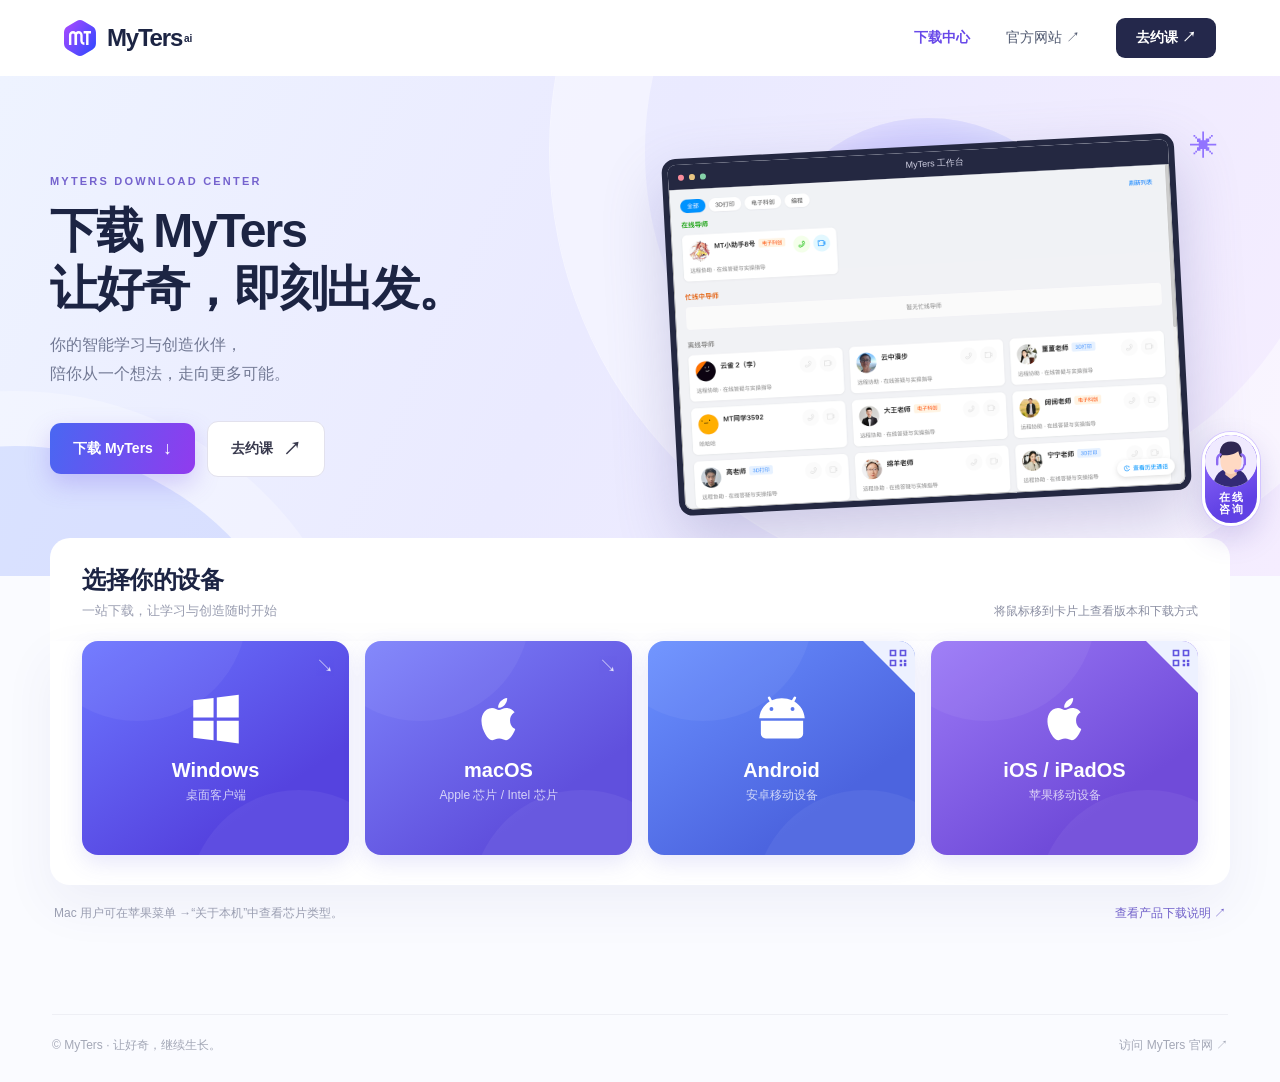
==== index.html @ d020baf7 "Update V1 and S1 download pages" ====
<!doctype html><html lang="zh-CN"><head><meta charset="utf-8"><meta name="viewport" content="width=device-width,initial-scale=1"><meta name="description" content="下载 MyTers，开启智能学习与创造之旅。"><title>MyTers 下载中心</title><style>
:root{--ink:#1c2443;--purple:#6c45ed;--muted:#858aa0}*{box-sizing:border-box}html{scroll-behavior:smooth}body{margin:0;font-family:-apple-system,BlinkMacSystemFont,"PingFang SC","Microsoft YaHei",sans-serif;color:var(--ink);background:#fafbff}button,a{font:inherit}button{cursor:pointer}a{text-decoration:none;color:inherit}.header{height:76px;background:#fff;display:flex;align-items:center;justify-content:space-between;padding:0 max(5vw,28px);position:relative;z-index:5}.brand{display:flex;align-items:center;gap:10px;font-size:24px;font-weight:750;letter-spacing:-1.2px}.brand img{width:33px}.brand sup{font-size:10px;letter-spacing:0;margin-left:-8px}.nav{display:flex;gap:36px;align-items:center;color:#505970;font-size:14px}.nav a:hover{color:#6f4bee}.nav .active{color:#6849e9;font-weight:650}.book{border:0;background:#24284b;color:#fff;padding:11px 20px;border-radius:9px;font-weight:600}.hero{height:500px;position:relative;overflow:hidden;background:linear-gradient(115deg,#eef3ff 0%,#eaeaff 46%,#f5edff 100%)}.hero:before,.hero:after{content:"";position:absolute;border-radius:50%;pointer-events:none}.hero:before{height:690px;width:690px;right:-150px;top:-365px;border:95px solid #fff6;box-shadow:0 0 0 1px #fff8}.hero:after{width:600px;height:600px;left:-285px;bottom:-470px;background:#b8c7ff60;box-shadow:0 0 0 55px #ffffff45}.hero-inner{max-width:1240px;padding:0 30px;margin:auto;height:100%;display:grid;grid-template-columns:1fr 1fr;align-items:center;position:relative}.eyebrow{font-size:11px;letter-spacing:2.2px;color:#7563ce;font-weight:750}.hero h1{font-size:48px;line-height:1.2;letter-spacing:-2px;margin:15px 0 14px}.hero p{font-size:16px;color:#727994;margin:0;line-height:1.8}.hero-link{display:inline-flex;align-items:center;gap:12px;margin-top:25px;color:#6443e3;font-size:14px;font-weight:700}.hero-visual{position:relative;height:100%}.orb{position:absolute;width:340px;height:340px;left:20%;top:42px;background:linear-gradient(145deg,#d0c8ff,#c9d9ff);border-radius:50%;box-shadow:inset 0 0 45px #fff9}.window{position:absolute;left:5%;top:70px;width:87%;border:6px solid #242841;border-radius:14px;overflow:hidden;background:#eceef4;box-shadow:0 25px 60px #6b67a54d;transform:rotate(-3deg)}.window-bar{height:25px;display:flex;align-items:center;padding:0 10px;gap:5px;background:#242841;color:#d0d0e2;font-size:9px}.window-bar i{width:6px;height:6px;border-radius:50%;background:#8b8da4}.window-bar i:first-child{background:#fa8c9b}.window-bar i:nth-child(2){background:#e8c582}.window-bar i:nth-child(3){background:#85d2a9}.window-bar b{margin:auto;font-size:9px;font-weight:500}.window-content{position:relative;aspect-ratio:1200/766;overflow:hidden}.window-content img{position:absolute;top:-4.3%;width:100%;height:auto}.spark{position:absolute;right:2%;top:55px;color:#9274ff;font-size:28px}.downloads{max-width:1240px;padding:0 30px 72px;margin:-38px auto 0;position:relative;z-index:2}.section-head{background:#fff;border-radius:20px 20px 0 0;padding:26px 32px 21px;display:flex;align-items:end;justify-content:space-between}.section-head h2{font-size:24px;margin:0 0 6px;letter-spacing:-.5px}.section-head p{margin:0;color:#9a9eb1;font-size:13px}.device-status{color:#898da1;font-size:12px}.cards{display:grid;grid-template-columns:repeat(4,1fr);gap:16px;background:#fff;padding:0 32px 30px;border-radius:0 0 20px 20px;box-shadow:0 20px 50px #3d438b10}.card{height:214px;border-radius:16px;background:linear-gradient(145deg,#6c76ff,#5543df 72%);position:relative;color:#fff;overflow:hidden;outline:none;box-shadow:0 8px 22px #5d59db25}.card:nth-child(2){background:linear-gradient(145deg,#7d82fb,#6050dd 72%)}.card:nth-child(3){background:linear-gradient(145deg,#6a90ff,#4c64df 72%)}.card:nth-child(4){background:linear-gradient(145deg,#9b79f6,#704bd9 72%)}.card:before,.card:after{content:"";position:absolute;border-radius:50%;background:#ffffff0d;pointer-events:none}.card:before{width:220px;height:220px;top:-140px;left:-55px}.card:after{width:220px;height:220px;bottom:-155px;right:-60px}.card-main{position:absolute;inset:0;display:flex;flex-direction:column;align-items:center;justify-content:center;gap:14px;transition:opacity .2s,transform .2s}.platform-icon{width:52px;height:52px;fill:white}.card-title{font-size:20px;font-weight:700}.card-sub{font-size:12px;color:#ffffffbb;margin-top:-9px}.corner{position:absolute;right:15px;top:13px;font-size:18px;opacity:.8}.device-badge{position:absolute;z-index:3;top:0;left:0;background:#e5ffb5;color:#365526;border-radius:0 0 11px 0;padding:7px 10px;font-size:11px;font-weight:750}.details{position:absolute;inset:0;display:flex;flex-direction:column;align-items:center;justify-content:center;padding:20px 12px;background:#3730adcf;opacity:0;visibility:hidden;transform:translateY(8px);transition:.2s;z-index:2}.card:hover .details,.card:focus-within .details,.card.open .details{opacity:1;visibility:visible;transform:none}.card:hover .card-main,.card:focus-within .card-main,.card.open .card-main{opacity:.15;transform:scale(.95)}.detail-title{font-weight:700;font-size:16px;margin-bottom:6px}.version{font-size:12px;color:#e6e2ff;margin-bottom:13px}.dl{display:inline-flex;justify-content:center;align-items:center;min-height:35px;padding:0 16px;background:white;border-radius:8px;color:#4e42c9;font-size:12px;font-weight:700;transition:.2s}.dl:hover,.dl:focus-visible{background:#ece8ff;transform:translateY(-1px)}.mac-links{display:flex;gap:7px;flex-wrap:wrap;justify-content:center}.mac-links .dl{padding:0 10px}.footnote{display:flex;justify-content:space-between;gap:20px;align-items:center;padding:20px 4px;color:#9a9eb1;font-size:12px}.footnote a{color:#7161ca}.support{position:fixed;right:18px;top:50%;z-index:8;background:#202541;color:#fff;border:0;border-radius:14px;box-shadow:0 10px 30px #25244835;padding:13px 10px;display:flex;flex-direction:column;align-items:center;gap:6px;font-size:11px}.support svg{width:24px;height:24px}.modal{border:0;border-radius:18px;padding:28px;max-width:360px;width:calc(100% - 40px);box-shadow:0 20px 80px #17132b40;color:var(--ink)}.modal::backdrop{background:#161a3588}.modal h3{font-size:20px;margin:0 0 12px}.modal p{font-size:14px;color:#7e8293;line-height:1.8}.modal .close{float:right;border:0;background:#f2f1f8;border-radius:50%;width:30px;height:30px;font-size:18px}.modal a{display:inline-block;background:#6b4be8;color:white;border-radius:8px;padding:11px 16px;font-size:13px;margin-top:5px}footer{border-top:1px solid #eeeff5;max-width:1176px;margin:auto;padding:22px 0 28px;color:#a4a8b7;font-size:12px;display:flex;justify-content:space-between}footer a:hover{color:#6b4be8}@media(max-width:800px){.hero{height:auto}.hero-inner{grid-template-columns:1fr;padding-top:55px}.hero h1{font-size:40px}.hero-visual{height:300px}.window{max-width:490px;left:8%;top:35px}.orb{width:260px;height:260px;top:5px;left:25%}.downloads{margin-top:-15px}.cards{grid-template-columns:repeat(2,1fr)}footer{margin:0 30px}.nav{gap:18px}}@media(max-width:520px){.header{height:66px;padding:0 20px}.brand{font-size:21px}.brand img{width:29px}.nav a:not(.active){display:none}.nav{gap:14px}.book{padding:9px 12px;font-size:12px}.hero-inner{padding:42px 22px 0}.hero h1{font-size:37px}.hero p{font-size:14px}.hero-visual{height:245px}.window{left:2%;width:94%;top:36px}.orb{width:220px;height:220px}.downloads{padding:0 15px 38px;margin-top:-5px}.section-head{padding:23px 18px 17px;display:block}.section-head h2{font-size:21px}.device-status{display:block;margin-top:10px}.cards{gap:10px;padding:0 15px 20px}.card{height:180px}.platform-icon{width:43px;height:43px}.card-title{font-size:17px}.dl{font-size:11px}.footnote{display:block;line-height:1.8}.footnote span{display:block}.support{top:auto;bottom:22px;right:10px}footer{margin:0 22px;gap:10px;flex-wrap:wrap}}

.hero-actions{display:flex;align-items:center;gap:12px;flex-wrap:wrap;margin-top:32px}.hero-button{display:inline-flex;justify-content:center;align-items:center;gap:10px;border-radius:11px;padding:15px 23px;font-size:14px;font-weight:650;border:1px solid #e2e1ed;background:#fff;color:#38394d;transition:transform .2s,box-shadow .2s}.hero-button:hover{transform:translateY(-2px);box-shadow:0 10px 24px #5548ba20}.hero-button.primary{background:linear-gradient(105deg,#4967f2,#913bee);color:#fff;border:0;box-shadow:0 10px 25px #7051e840}.hero-button span{font-size:18px}@media(max-width:800px){.hero{height:auto}}@media(max-width:520px){.hero-actions{margin-top:26px}}

.qr-corner{position:absolute;right:0;top:0;width:52px;height:52px;display:flex;align-items:flex-start;justify-content:flex-end;padding:7px;background:#edf1ff;clip-path:polygon(0 0,100% 0,100% 100%);z-index:1}.qr-corner svg{width:20px;height:20px;fill:#6054df}.qr-details{gap:0;padding:9px 10px;background:#3d34b6e8}.qr-image{display:block;width:112px;height:112px;background:#fff;border-radius:7px}.qr-label{font-size:14px;font-weight:700;margin-top:6px}.qr-version{font-size:11px;color:#e3dfff;margin-top:3px}.qr-direct{font-size:10px;color:#fff;text-decoration:underline;text-underline-offset:2px;margin-top:4px}.qr-direct:hover{color:#e4dcff}@media(max-width:520px){.qr-image{width:83px;height:83px}.qr-label{font-size:12px;margin-top:4px}.qr-version{font-size:10px}.qr-direct{font-size:10px;margin-top:3px}}
.hero:before,.hero:after{z-index:0}.hero-inner{z-index:1}.hero-actions{position:relative;z-index:2}

/* Customer service */
.support-wrap{position:fixed;right:20px;top:48%;z-index:8;display:flex;align-items:center;gap:15px}.support-wrap .support{position:relative;top:auto;right:auto;bottom:auto;width:76px;height:143px;display:flex;flex-direction:column;align-items:center;justify-content:flex-start;gap:0;padding:0;border:4px solid #fff;border-radius:42px;background:linear-gradient(155deg,#9870ff,#6041e4 76%);box-shadow:0 0 0 1px #d3c5ff,0 12px 30px #5140a833;overflow:hidden;color:white}.support-wrap .support:hover,.support-wrap .support:focus-visible{box-shadow:0 0 0 3px #d6caff,0 12px 32px #5140a84a}.support-avatar{display:block;width:68px;height:68px;flex-shrink:0;overflow:hidden;border-radius:50%;background:#eee8ff}.support-avatar svg{width:100%;height:100%;display:block}.support-text{font-size:16px;line-height:1.2;letter-spacing:3px;font-weight:700;padding:8px 0 0 3px}.support-tip{position:relative;background:#fff;border-radius:16px;box-shadow:0 12px 35px #45407321;color:#292543;font-size:14px;line-height:1.8;padding:14px 19px;white-space:nowrap;opacity:0;visibility:hidden;transform:translateX(8px);transition:opacity .2s,transform .2s,visibility .2s;pointer-events:none}.support-tip:after{content:"";position:absolute;right:-9px;top:50%;width:18px;height:18px;background:white;transform:translateY(-50%) rotate(45deg);border-radius:2px}.support-tip span{color:#7652e9;font-weight:700}.support-wrap:hover .support-tip,.support-wrap:focus-within .support-tip{opacity:1;visibility:visible;transform:translateX(0)}@media(max-width:520px){.support-wrap{top:auto;right:10px;bottom:20px;gap:9px}.support-wrap .support{width:59px;height:108px;border-width:3px}.support-avatar{width:53px;height:53px}.support-text{font-size:12px;padding-top:6px;letter-spacing:2px}.support-tip{font-size:12px;padding:10px 13px;border-radius:12px}}

/* Compact customer service */
.support-wrap .support{width:58px;height:94px;border-width:3px}.support-avatar{width:52px;height:52px}.support-text{font-size:11px;line-height:1.1;letter-spacing:2px;padding:4px 0 0 2px}.support-tip{font-size:13px;padding:11px 15px}@media(max-width:520px){.support-wrap .support{width:50px;height:82px;border-width:3px}.support-avatar{width:44px;height:44px}.support-text{font-size:10px;padding:3px 0 0 2px}.support-tip{font-size:12px;padding:9px 12px}}
</style></head><body><header class="header"><a class="brand" href="#top"><img src="assets/logo.svg" alt=""><span>MyTers</span><sup>ai</sup></a><nav class="nav" aria-label="主导航"><a class="active" href="#download">下载中心</a><a href="https://learn.myaiteachers.com/v1/" target="_blank" rel="noopener">官方网站 ↗</a><button class="book" data-dialog="booking">去约课 ↗</button></nav></header><main id="top"><section class="hero"><div class="hero-inner"><div><div class="eyebrow">MYTERS DOWNLOAD CENTER</div><h1>下载 MyTers<br>让好奇，即刻出发。</h1><p>你的智能学习与创造伙伴，<br>陪你从一个想法，走向更多可能。</p><div class="hero-actions"><a class="hero-button primary" href="#download">下载 MyTers <span>↓</span></a><button class="hero-button secondary" data-dialog="booking">去约课 <span>↗</span></button></div></div><div class="hero-visual" aria-label="MyTers 产品界面"><div class="orb"></div><div class="window"><div class="window-bar"><i></i><i></i><i></i><b>MyTers 工作台</b></div><div class="window-content"><img src="assets/product.png" alt="MyTers 在线导师界面"></div></div><span class="spark">✳</span></div></div></section><section class="downloads" id="download"><div class="section-head"><div><h2>选择你的设备</h2><p>一站下载，让学习与创造随时开始</p></div><span class="device-status">将鼠标移到卡片上查看版本和下载方式</span></div><div class="cards"><article class="card" data-platform="windows" tabindex="0" aria-label="Windows 下载，查看版本"><div class="card-main"><svg class="platform-icon" viewBox="0 0 32 32" aria-hidden="true"><path d="M2 4.5 14.5 3v12H2zm14.5-1.7L30 1v14H16.5zM2 17h12.5v12L2 27.5zm14.5 0H30v14l-13.5-1.8z"/></svg><div class="card-title">Windows</div><div class="card-sub">桌面客户端</div></div><span class="corner">↘</span><div class="details"><div class="detail-title">Windows 版</div><div class="version">版本 1.3.4</div><a class="dl" href="https://mt-cdn.idaddy.cn/qa/desktop/20260910112342/MyTeachers-1.3.4-prod-setup.exe">↓ &nbsp;立即下载</a></div></article><article class="card" data-platform="mac" tabindex="0" aria-label="Mac 下载，选择芯片"><div class="card-main"><svg class="platform-icon" viewBox="0 0 32 32" aria-hidden="true"><path d="M22.8 16.9c0-3.3 2.7-4.9 2.8-5-1.5-2.2-3.9-2.5-4.7-2.6-2-.2-3.9 1.2-4.9 1.2s-2.6-1.2-4.3-1.2c-2.2 0-4.3 1.3-5.4 3.3-2.3 4-.6 9.9 1.6 13.2 1.1 1.6 2.3 3.3 4 3.2 1.6-.1 2.2-1 4.2-1 1.9 0 2.5 1 4.2 1 1.7 0 2.8-1.6 3.9-3.2 1.3-1.8 1.8-3.6 1.8-3.7-.1 0-3.2-1.2-3.2-5.2zM19.6 7.2c.9-1.2 1.6-2.7 1.4-4.2-1.4.1-3 1-4 2.1-.9 1-1.7 2.6-1.5 4 1.5.1 3.1-.7 4.1-1.9z"/></svg><div class="card-title">macOS</div><div class="card-sub">Apple 芯片 / Intel 芯片</div></div><span class="corner">↘</span><div class="details"><div class="detail-title">macOS 版</div><div class="version">版本 1.3.4 · 请选择芯片</div><div class="mac-links"><a class="dl" href="https://mt-cdn.idaddy.cn/qa/desktop/20260910113321/MyTeachers-1.3.4-arm64.dmg">↓ Apple 芯片</a><a class="dl" href="https://mt-cdn.idaddy.cn/qa/desktop/20260910113321/MyTeachers-1.3.4-x64.dmg">↓ Intel 芯片</a></div></div></article><article class="card" data-platform="android" tabindex="0" aria-label="Android 下载，查看版本"><div class="card-main"><svg class="platform-icon" viewBox="0 0 32 32" aria-hidden="true"><path d="m8.4 5.2-1-1.8a.8.8 0 0 1 1.4-.8l1 1.9A14 14 0 0 1 16 3.2c2.2 0 4.3.5 6.1 1.3l1.1-1.9a.8.8 0 0 1 1.4.8l-1 1.8c3.7 2.2 6.1 6 6.4 10.4H2C2.3 11.2 4.7 7.4 8.4 5.2ZM9.5 11a1.2 1.2 0 1 0 0-2.4 1.2 1.2 0 0 0 0 2.4Zm13 0a1.2 1.2 0 1 0 0-2.4 1.2 1.2 0 0 0 0 2.4ZM3 17h26v8a3 3 0 0 1-3 3H6a3 3 0 0 1-3-3z"/></svg><div class="card-title">Android</div><div class="card-sub">安卓移动设备</div></div><span class="qr-corner" aria-label="二维码下载"><svg viewBox="0 0 24 24" aria-hidden="true"><path d="M2 2h8v8H2zm2 2v4h4V4zm10-2h8v8h-8zm2 2v4h4V4zM2 14h8v8H2zm2 2v4h4v-4zm10-2h3v3h-3zm5 0h3v3h-3zm-5 5h3v3h-3zm5-1h3v4h-3z"/></svg></span><div class="details qr-details"><img class="qr-image" src="assets/qr-android.svg" alt="扫描下载 Android 版"><div class="qr-label">扫码下载</div><div class="qr-version">版本 1.7.4</div><a class="qr-direct" href="https://mt-cdn.idaddy.cn/qa/20260911/104336/myteachers-default-release-1.7.4%2865%29-20260911-mt.apk">或点击下载 ↗</a></div></article><article class="card" data-platform="ios" tabindex="0" aria-label="iPhone 和 iPad 下载"><div class="card-main"><svg class="platform-icon" viewBox="0 0 32 32" aria-hidden="true"><path d="M22.8 16.9c0-3.3 2.7-4.9 2.8-5-1.5-2.2-3.9-2.5-4.7-2.6-2-.2-3.9 1.2-4.9 1.2s-2.6-1.2-4.3-1.2c-2.2 0-4.3 1.3-5.4 3.3-2.3 4-.6 9.9 1.6 13.2 1.1 1.6 2.3 3.3 4 3.2 1.6-.1 2.2-1 4.2-1 1.9 0 2.5 1 4.2 1 1.7 0 2.8-1.6 3.9-3.2 1.3-1.8 1.8-3.6 1.8-3.7-.1 0-3.2-1.2-3.2-5.2zM19.6 7.2c.9-1.2 1.6-2.7 1.4-4.2-1.4.1-3 1-4 2.1-.9 1-1.7 2.6-1.5 4 1.5.1 3.1-.7 4.1-1.9z"/></svg><div class="card-title">iOS / iPadOS</div><div class="card-sub">苹果移动设备</div></div><span class="qr-corner" aria-label="二维码下载"><svg viewBox="0 0 24 24" aria-hidden="true"><path d="M2 2h8v8H2zm2 2v4h4V4zm10-2h8v8h-8zm2 2v4h4V4zM2 14h8v8H2zm2 2v4h4v-4zm10-2h3v3h-3zm5 0h3v3h-3zm-5 5h3v3h-3zm5-1h3v4h-3z"/></svg></span><div class="details qr-details"><img class="qr-image" src="assets/qr-ios.svg" alt="扫描前往 iOS 下载页面"><div class="qr-label">扫码下载</div><div class="qr-version">版本信息请查看下载页面</div><a class="qr-direct" href="https://docs.myaiteachers.com/products-download/myteachers-app-apple/" target="_blank" rel="noopener">或点击前往 ↗</a></div></article></div><div class="footnote"><span>Mac 用户可在苹果菜单 →“关于本机”中查看芯片类型。</span><a href="https://docs.myaiteachers.com/products-download/" target="_blank" rel="noopener">查看产品下载说明 ↗</a></div></section></main><footer><span>© MyTers · 让好奇，继续生长。</span><a href="https://learn.myaiteachers.com/v1/" target="_blank" rel="noopener">访问 MyTers 官网 ↗</a></footer><div class="support-wrap"><div class="support-tip" id="support-tip">我是 MyTers 人工客服<br>欢迎点击头像咨询 <span>»</span></div><button class="support" data-dialog="support" aria-label="在线咨询 MyTers 人工客服" aria-describedby="support-tip"><span class="support-avatar" aria-hidden="true"><svg viewBox="0 0 64 64"><circle cx="32" cy="32" r="32" fill="#f0eaff"/><path d="M10 64c1-15 9-23 22-23s21 8 22 23" fill="#332a75"/><path d="M25 39h14v10l-7 5-7-5z" fill="#f4c6ac"/><path d="M19 25c0-10 5-16 13-16s13 6 13 16v8c0 9-6 15-13 15S19 42 19 33z" fill="#ffd9c3"/><path d="M19 29c-3-12 2-21 13-21 10 0 15 7 13 20-2-1-3-4-4-8-5 4-11 5-20 5z" fill="#302753"/><path d="M19 24c-3 1-4 3-4 7v5m30-12c3 1 4 3 4 7v5" stroke="#8d6bf2" stroke-width="3" stroke-linecap="round" fill="none"/><path d="M48 36c0 5-3 8-9 8" stroke="#8d6bf2" stroke-width="2" fill="none"/><circle cx="38" cy="44" r="2" fill="#8d6bf2"/></svg></span><span class="support-text">在线<br>咨询</span></button></div><dialog class="modal" id="booking"><button class="close" aria-label="关闭">×</button><h3>去约课</h3><p>约课入口即将接入。你也可以先前往 MyTers 官网，了解更多课程与学习内容。</p><a href="https://learn.myaiteachers.com/v1/" target="_blank" rel="noopener">访问官网 ↗</a></dialog><dialog class="modal" id="support"><button class="close" aria-label="关闭">×</button><h3>在线客服</h3><p>在线客服入口即将接入。如需了解产品，可先访问 MyTers 官网。</p><a href="https://learn.myaiteachers.com/v1/" target="_blank" rel="noopener">访问官网 ↗</a></dialog><script>
document.querySelectorAll('[data-dialog]').forEach(b=>b.addEventListener('click',()=>document.getElementById(b.dataset.dialog).showModal()));document.querySelectorAll('dialog').forEach(d=>{d.querySelector('.close').addEventListener('click',()=>d.close());d.addEventListener('click',e=>{if(e.target===d)d.close()})});
const cards=[...document.querySelectorAll('.card')];cards.forEach(card=>{card.addEventListener('click',e=>{if(e.target.closest('a'))return;const was=card.classList.contains('open');cards.forEach(c=>c.classList.remove('open'));if(!was)card.classList.add('open')});card.addEventListener('keydown',e=>{if((e.key==='Enter'||e.key===' ')&&e.target===card){e.preventDefault();card.click()}if(e.key==='Escape')card.classList.remove('open')})});
(function(){const ua=navigator.userAgent||'',p=navigator.platform||'';let device='';if(/Android/i.test(ua))device='android';else if(/iPhone|iPad|iPod/i.test(ua)||(/Mac/i.test(p)&&navigator.maxTouchPoints>1))device='ios';else if(/Windows/i.test(ua))device='windows';else if(/Macintosh|Mac OS X/i.test(ua))device='mac';const card=document.querySelector('[data-platform="'+device+'"]');if(card){const badge=document.createElement('span');badge.className='device-badge';badge.textContent='您的设备';card.appendChild(badge)}})();
</script></body></html>
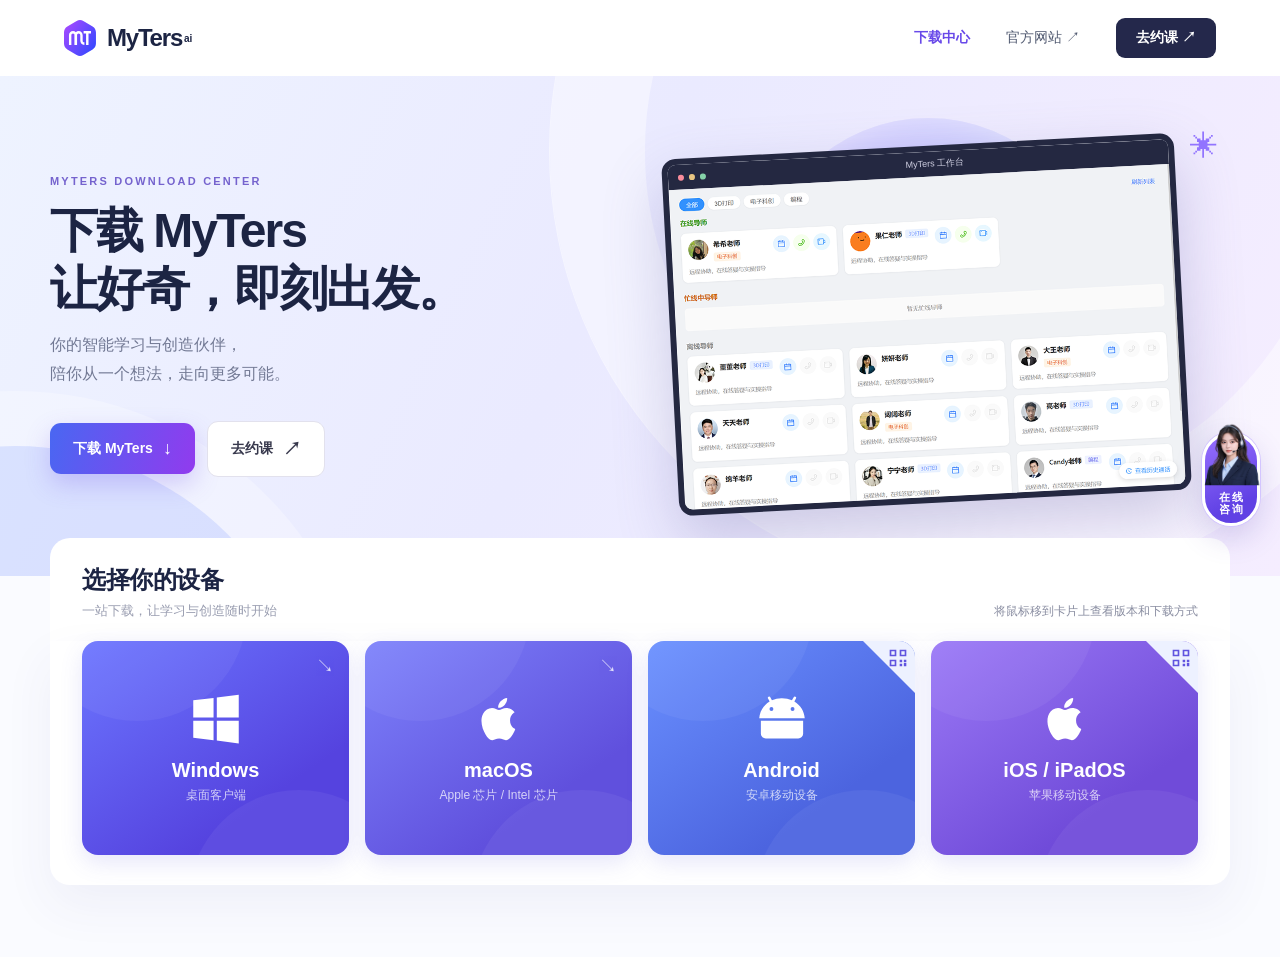
==== commit 918030c4: "Update product images and download interactions" ====
--- a/index.html
+++ b/index.html
@@ -1,5 +1,5 @@
 <!doctype html><html lang="zh-CN"><head><meta charset="utf-8"><meta name="viewport" content="width=device-width,initial-scale=1"><meta name="description" content="下载 MyTers，开启智能学习与创造之旅。"><title>MyTers 下载中心</title><style>
-:root{--ink:#1c2443;--purple:#6c45ed;--muted:#858aa0}*{box-sizing:border-box}html{scroll-behavior:smooth}body{margin:0;font-family:-apple-system,BlinkMacSystemFont,"PingFang SC","Microsoft YaHei",sans-serif;color:var(--ink);background:#fafbff}button,a{font:inherit}button{cursor:pointer}a{text-decoration:none;color:inherit}.header{height:76px;background:#fff;display:flex;align-items:center;justify-content:space-between;padding:0 max(5vw,28px);position:relative;z-index:5}.brand{display:flex;align-items:center;gap:10px;font-size:24px;font-weight:750;letter-spacing:-1.2px}.brand img{width:33px}.brand sup{font-size:10px;letter-spacing:0;margin-left:-8px}.nav{display:flex;gap:36px;align-items:center;color:#505970;font-size:14px}.nav a:hover{color:#6f4bee}.nav .active{color:#6849e9;font-weight:650}.book{border:0;background:#24284b;color:#fff;padding:11px 20px;border-radius:9px;font-weight:600}.hero{height:500px;position:relative;overflow:hidden;background:linear-gradient(115deg,#eef3ff 0%,#eaeaff 46%,#f5edff 100%)}.hero:before,.hero:after{content:"";position:absolute;border-radius:50%;pointer-events:none}.hero:before{height:690px;width:690px;right:-150px;top:-365px;border:95px solid #fff6;box-shadow:0 0 0 1px #fff8}.hero:after{width:600px;height:600px;left:-285px;bottom:-470px;background:#b8c7ff60;box-shadow:0 0 0 55px #ffffff45}.hero-inner{max-width:1240px;padding:0 30px;margin:auto;height:100%;display:grid;grid-template-columns:1fr 1fr;align-items:center;position:relative}.eyebrow{font-size:11px;letter-spacing:2.2px;color:#7563ce;font-weight:750}.hero h1{font-size:48px;line-height:1.2;letter-spacing:-2px;margin:15px 0 14px}.hero p{font-size:16px;color:#727994;margin:0;line-height:1.8}.hero-link{display:inline-flex;align-items:center;gap:12px;margin-top:25px;color:#6443e3;font-size:14px;font-weight:700}.hero-visual{position:relative;height:100%}.orb{position:absolute;width:340px;height:340px;left:20%;top:42px;background:linear-gradient(145deg,#d0c8ff,#c9d9ff);border-radius:50%;box-shadow:inset 0 0 45px #fff9}.window{position:absolute;left:5%;top:70px;width:87%;border:6px solid #242841;border-radius:14px;overflow:hidden;background:#eceef4;box-shadow:0 25px 60px #6b67a54d;transform:rotate(-3deg)}.window-bar{height:25px;display:flex;align-items:center;padding:0 10px;gap:5px;background:#242841;color:#d0d0e2;font-size:9px}.window-bar i{width:6px;height:6px;border-radius:50%;background:#8b8da4}.window-bar i:first-child{background:#fa8c9b}.window-bar i:nth-child(2){background:#e8c582}.window-bar i:nth-child(3){background:#85d2a9}.window-bar b{margin:auto;font-size:9px;font-weight:500}.window-content{position:relative;aspect-ratio:1200/766;overflow:hidden}.window-content img{position:absolute;top:-4.3%;width:100%;height:auto}.spark{position:absolute;right:2%;top:55px;color:#9274ff;font-size:28px}.downloads{max-width:1240px;padding:0 30px 72px;margin:-38px auto 0;position:relative;z-index:2}.section-head{background:#fff;border-radius:20px 20px 0 0;padding:26px 32px 21px;display:flex;align-items:end;justify-content:space-between}.section-head h2{font-size:24px;margin:0 0 6px;letter-spacing:-.5px}.section-head p{margin:0;color:#9a9eb1;font-size:13px}.device-status{color:#898da1;font-size:12px}.cards{display:grid;grid-template-columns:repeat(4,1fr);gap:16px;background:#fff;padding:0 32px 30px;border-radius:0 0 20px 20px;box-shadow:0 20px 50px #3d438b10}.card{height:214px;border-radius:16px;background:linear-gradient(145deg,#6c76ff,#5543df 72%);position:relative;color:#fff;overflow:hidden;outline:none;box-shadow:0 8px 22px #5d59db25}.card:nth-child(2){background:linear-gradient(145deg,#7d82fb,#6050dd 72%)}.card:nth-child(3){background:linear-gradient(145deg,#6a90ff,#4c64df 72%)}.card:nth-child(4){background:linear-gradient(145deg,#9b79f6,#704bd9 72%)}.card:before,.card:after{content:"";position:absolute;border-radius:50%;background:#ffffff0d;pointer-events:none}.card:before{width:220px;height:220px;top:-140px;left:-55px}.card:after{width:220px;height:220px;bottom:-155px;right:-60px}.card-main{position:absolute;inset:0;display:flex;flex-direction:column;align-items:center;justify-content:center;gap:14px;transition:opacity .2s,transform .2s}.platform-icon{width:52px;height:52px;fill:white}.card-title{font-size:20px;font-weight:700}.card-sub{font-size:12px;color:#ffffffbb;margin-top:-9px}.corner{position:absolute;right:15px;top:13px;font-size:18px;opacity:.8}.device-badge{position:absolute;z-index:3;top:0;left:0;background:#e5ffb5;color:#365526;border-radius:0 0 11px 0;padding:7px 10px;font-size:11px;font-weight:750}.details{position:absolute;inset:0;display:flex;flex-direction:column;align-items:center;justify-content:center;padding:20px 12px;background:#3730adcf;opacity:0;visibility:hidden;transform:translateY(8px);transition:.2s;z-index:2}.card:hover .details,.card:focus-within .details,.card.open .details{opacity:1;visibility:visible;transform:none}.card:hover .card-main,.card:focus-within .card-main,.card.open .card-main{opacity:.15;transform:scale(.95)}.detail-title{font-weight:700;font-size:16px;margin-bottom:6px}.version{font-size:12px;color:#e6e2ff;margin-bottom:13px}.dl{display:inline-flex;justify-content:center;align-items:center;min-height:35px;padding:0 16px;background:white;border-radius:8px;color:#4e42c9;font-size:12px;font-weight:700;transition:.2s}.dl:hover,.dl:focus-visible{background:#ece8ff;transform:translateY(-1px)}.mac-links{display:flex;gap:7px;flex-wrap:wrap;justify-content:center}.mac-links .dl{padding:0 10px}.footnote{display:flex;justify-content:space-between;gap:20px;align-items:center;padding:20px 4px;color:#9a9eb1;font-size:12px}.footnote a{color:#7161ca}.support{position:fixed;right:18px;top:50%;z-index:8;background:#202541;color:#fff;border:0;border-radius:14px;box-shadow:0 10px 30px #25244835;padding:13px 10px;display:flex;flex-direction:column;align-items:center;gap:6px;font-size:11px}.support svg{width:24px;height:24px}.modal{border:0;border-radius:18px;padding:28px;max-width:360px;width:calc(100% - 40px);box-shadow:0 20px 80px #17132b40;color:var(--ink)}.modal::backdrop{background:#161a3588}.modal h3{font-size:20px;margin:0 0 12px}.modal p{font-size:14px;color:#7e8293;line-height:1.8}.modal .close{float:right;border:0;background:#f2f1f8;border-radius:50%;width:30px;height:30px;font-size:18px}.modal a{display:inline-block;background:#6b4be8;color:white;border-radius:8px;padding:11px 16px;font-size:13px;margin-top:5px}footer{border-top:1px solid #eeeff5;max-width:1176px;margin:auto;padding:22px 0 28px;color:#a4a8b7;font-size:12px;display:flex;justify-content:space-between}footer a:hover{color:#6b4be8}@media(max-width:800px){.hero{height:auto}.hero-inner{grid-template-columns:1fr;padding-top:55px}.hero h1{font-size:40px}.hero-visual{height:300px}.window{max-width:490px;left:8%;top:35px}.orb{width:260px;height:260px;top:5px;left:25%}.downloads{margin-top:-15px}.cards{grid-template-columns:repeat(2,1fr)}footer{margin:0 30px}.nav{gap:18px}}@media(max-width:520px){.header{height:66px;padding:0 20px}.brand{font-size:21px}.brand img{width:29px}.nav a:not(.active){display:none}.nav{gap:14px}.book{padding:9px 12px;font-size:12px}.hero-inner{padding:42px 22px 0}.hero h1{font-size:37px}.hero p{font-size:14px}.hero-visual{height:245px}.window{left:2%;width:94%;top:36px}.orb{width:220px;height:220px}.downloads{padding:0 15px 38px;margin-top:-5px}.section-head{padding:23px 18px 17px;display:block}.section-head h2{font-size:21px}.device-status{display:block;margin-top:10px}.cards{gap:10px;padding:0 15px 20px}.card{height:180px}.platform-icon{width:43px;height:43px}.card-title{font-size:17px}.dl{font-size:11px}.footnote{display:block;line-height:1.8}.footnote span{display:block}.support{top:auto;bottom:22px;right:10px}footer{margin:0 22px;gap:10px;flex-wrap:wrap}}
+:root{--ink:#1c2443;--purple:#6c45ed;--muted:#858aa0}*{box-sizing:border-box}html{scroll-behavior:smooth}body{margin:0;font-family:-apple-system,BlinkMacSystemFont,"PingFang SC","Microsoft YaHei",sans-serif;color:var(--ink);background:#fafbff}button,a{font:inherit}button{cursor:pointer}a{text-decoration:none;color:inherit}.header{height:76px;background:#fff;display:flex;align-items:center;justify-content:space-between;padding:0 max(5vw,28px);position:relative;z-index:5}.brand{display:flex;align-items:center;gap:10px;font-size:24px;font-weight:750;letter-spacing:-1.2px}.brand img{width:33px}.brand sup{font-size:10px;letter-spacing:0;margin-left:-8px}.nav{display:flex;gap:36px;align-items:center;color:#505970;font-size:14px}.nav a:hover{color:#6f4bee}.nav .active{color:#6849e9;font-weight:650}.book{border:0;background:#24284b;color:#fff;padding:11px 20px;border-radius:9px;font-weight:600}.hero{height:500px;position:relative;overflow:hidden;background:linear-gradient(115deg,#eef3ff 0%,#eaeaff 46%,#f5edff 100%)}.hero:before,.hero:after{content:"";position:absolute;border-radius:50%;pointer-events:none}.hero:before{height:690px;width:690px;right:-150px;top:-365px;border:95px solid #fff6;box-shadow:0 0 0 1px #fff8}.hero:after{width:600px;height:600px;left:-285px;bottom:-470px;background:#b8c7ff60;box-shadow:0 0 0 55px #ffffff45}.hero-inner{max-width:1240px;padding:0 30px;margin:auto;height:100%;display:grid;grid-template-columns:1fr 1fr;align-items:center;position:relative}.eyebrow{font-size:11px;letter-spacing:2.2px;color:#7563ce;font-weight:750}.hero h1{font-size:48px;line-height:1.2;letter-spacing:-2px;margin:15px 0 14px}.hero p{font-size:16px;color:#727994;margin:0;line-height:1.8}.hero-link{display:inline-flex;align-items:center;gap:12px;margin-top:25px;color:#6443e3;font-size:14px;font-weight:700}.hero-visual{position:relative;height:100%}.orb{position:absolute;width:340px;height:340px;left:20%;top:42px;background:linear-gradient(145deg,#d0c8ff,#c9d9ff);border-radius:50%;box-shadow:inset 0 0 45px #fff9}.window{position:absolute;left:5%;top:70px;width:87%;border:6px solid #242841;border-radius:14px;overflow:hidden;background:#eceef4;box-shadow:0 25px 60px #6b67a54d;transform:rotate(-3deg)}.window-bar{height:25px;display:flex;align-items:center;padding:0 10px;gap:5px;background:#242841;color:#d0d0e2;font-size:9px}.window-bar i{width:6px;height:6px;border-radius:50%;background:#8b8da4}.window-bar i:first-child{background:#fa8c9b}.window-bar i:nth-child(2){background:#e8c582}.window-bar i:nth-child(3){background:#85d2a9}.window-bar b{margin:auto;font-size:9px;font-weight:500}.window-content{position:relative;aspect-ratio:1200/766;overflow:hidden}.window-content img{position:absolute;top:-4.3%;width:100%;height:auto}.spark{position:absolute;right:2%;top:55px;color:#9274ff;font-size:28px}.downloads{max-width:1240px;padding:0 30px 72px;margin:-38px auto 0;position:relative;z-index:2}.section-head{background:#fff;border-radius:20px 20px 0 0;padding:26px 32px 21px;display:flex;align-items:end;justify-content:space-between}.section-head h2{font-size:24px;margin:0 0 6px;letter-spacing:-.5px}.section-head p{margin:0;color:#9a9eb1;font-size:13px}.device-status{color:#898da1;font-size:12px}.cards{display:grid;grid-template-columns:repeat(4,1fr);gap:16px;background:#fff;padding:0 32px 30px;border-radius:0 0 20px 20px;box-shadow:0 20px 50px #3d438b10}.card{height:214px;border-radius:16px;background:linear-gradient(145deg,#6c76ff,#5543df 72%);position:relative;color:#fff;overflow:hidden;outline:none;box-shadow:0 8px 22px #5d59db25}.card:nth-child(2){background:linear-gradient(145deg,#7d82fb,#6050dd 72%)}.card:nth-child(3){background:linear-gradient(145deg,#6a90ff,#4c64df 72%)}.card:nth-child(4){background:linear-gradient(145deg,#9b79f6,#704bd9 72%)}.card:before,.card:after{content:"";position:absolute;border-radius:50%;background:#ffffff0d;pointer-events:none}.card:before{width:220px;height:220px;top:-140px;left:-55px}.card:after{width:220px;height:220px;bottom:-155px;right:-60px}.card-main{position:absolute;inset:0;display:flex;flex-direction:column;align-items:center;justify-content:center;gap:14px;transition:opacity .2s,transform .2s}.platform-icon{width:52px;height:52px;fill:white}.card-title{font-size:20px;font-weight:700}.card-sub{font-size:12px;color:#ffffffbb;margin-top:-9px}.corner{position:absolute;right:15px;top:13px;font-size:18px;opacity:.8}.device-badge{position:absolute;z-index:3;top:0;left:0;background:#e5ffb5;color:#365526;border-radius:0 0 11px 0;padding:7px 10px;font-size:11px;font-weight:750}.details{position:absolute;inset:0;display:flex;flex-direction:column;align-items:center;justify-content:center;padding:20px 12px;background:#3730adcf;opacity:0;visibility:hidden;transform:translateY(8px);transition:.2s;z-index:2}.card:hover .details,.card:has(:focus-visible) .details{opacity:1;visibility:visible;transform:none}.card:hover .card-main,.card:has(:focus-visible) .card-main{opacity:.15;transform:scale(.95)}.detail-title{font-weight:700;font-size:16px;margin-bottom:6px}.version{font-size:12px;color:#e6e2ff;margin-bottom:13px}.dl{display:inline-flex;justify-content:center;align-items:center;min-height:35px;padding:0 16px;background:white;border-radius:8px;color:#4e42c9;font-size:12px;font-weight:700;transition:.2s}.dl:hover,.dl:focus-visible{background:#ece8ff;transform:translateY(-1px)}.mac-links{display:flex;gap:7px;flex-wrap:wrap;justify-content:center}.mac-links .dl{padding:0 10px}.footnote{display:flex;justify-content:space-between;gap:20px;align-items:center;padding:20px 4px;color:#9a9eb1;font-size:12px}.footnote a{color:#7161ca}.support{position:fixed;right:18px;top:50%;z-index:8;background:#202541;color:#fff;border:0;border-radius:14px;box-shadow:0 10px 30px #25244835;padding:13px 10px;display:flex;flex-direction:column;align-items:center;gap:6px;font-size:11px}.support svg{width:24px;height:24px}.modal{border:0;border-radius:18px;padding:28px;max-width:360px;width:calc(100% - 40px);box-shadow:0 20px 80px #17132b40;color:var(--ink)}.modal::backdrop{background:#161a3588}.modal h3{font-size:20px;margin:0 0 12px}.modal p{font-size:14px;color:#7e8293;line-height:1.8}.modal .close{float:right;border:0;background:#f2f1f8;border-radius:50%;width:30px;height:30px;font-size:18px}.modal a{display:inline-block;background:#6b4be8;color:white;border-radius:8px;padding:11px 16px;font-size:13px;margin-top:5px}footer{border-top:1px solid #eeeff5;max-width:1176px;margin:auto;padding:22px 0 28px;color:#a4a8b7;font-size:12px;display:flex;justify-content:space-between}footer a:hover{color:#6b4be8}@media(max-width:800px){.hero{height:auto}.hero-inner{grid-template-columns:1fr;padding-top:55px}.hero h1{font-size:40px}.hero-visual{height:300px}.window{max-width:490px;left:8%;top:35px}.orb{width:260px;height:260px;top:5px;left:25%}.downloads{margin-top:-15px}.cards{grid-template-columns:repeat(2,1fr)}footer{margin:0 30px}.nav{gap:18px}}@media(max-width:520px){.header{height:66px;padding:0 20px}.brand{font-size:21px}.brand img{width:29px}.nav a:not(.active){display:none}.nav{gap:14px}.book{padding:9px 12px;font-size:12px}.hero-inner{padding:42px 22px 0}.hero h1{font-size:37px}.hero p{font-size:14px}.hero-visual{height:245px}.window{left:2%;width:94%;top:36px}.orb{width:220px;height:220px}.downloads{padding:0 15px 38px;margin-top:-5px}.section-head{padding:23px 18px 17px;display:block}.section-head h2{font-size:21px}.device-status{display:block;margin-top:10px}.cards{gap:10px;padding:0 15px 20px}.card{height:180px}.platform-icon{width:43px;height:43px}.card-title{font-size:17px}.dl{font-size:11px}.footnote{display:block;line-height:1.8}.footnote span{display:block}.support{top:auto;bottom:22px;right:10px}footer{margin:0 22px;gap:10px;flex-wrap:wrap}}
 
 .hero-actions{display:flex;align-items:center;gap:12px;flex-wrap:wrap;margin-top:32px}.hero-button{display:inline-flex;justify-content:center;align-items:center;gap:10px;border-radius:11px;padding:15px 23px;font-size:14px;font-weight:650;border:1px solid #e2e1ed;background:#fff;color:#38394d;transition:transform .2s,box-shadow .2s}.hero-button:hover{transform:translateY(-2px);box-shadow:0 10px 24px #5548ba20}.hero-button.primary{background:linear-gradient(105deg,#4967f2,#913bee);color:#fff;border:0;box-shadow:0 10px 25px #7051e840}.hero-button span{font-size:18px}@media(max-width:800px){.hero{height:auto}}@media(max-width:520px){.hero-actions{margin-top:26px}}
 
@@ -11,8 +11,10 @@
 
 /* Compact customer service */
 .support-wrap .support{width:58px;height:94px;border-width:3px}.support-avatar{width:52px;height:52px}.support-text{font-size:11px;line-height:1.1;letter-spacing:2px;padding:4px 0 0 2px}.support-tip{font-size:13px;padding:11px 15px}@media(max-width:520px){.support-wrap .support{width:50px;height:82px;border-width:3px}.support-avatar{width:44px;height:44px}.support-text{font-size:10px;padding:3px 0 0 2px}.support-tip{font-size:12px;padding:9px 12px}}
-</style></head><body><header class="header"><a class="brand" href="#top"><img src="assets/logo.svg" alt=""><span>MyTers</span><sup>ai</sup></a><nav class="nav" aria-label="主导航"><a class="active" href="#download">下载中心</a><a href="https://learn.myaiteachers.com/v1/" target="_blank" rel="noopener">官方网站 ↗</a><button class="book" data-dialog="booking">去约课 ↗</button></nav></header><main id="top"><section class="hero"><div class="hero-inner"><div><div class="eyebrow">MYTERS DOWNLOAD CENTER</div><h1>下载 MyTers<br>让好奇，即刻出发。</h1><p>你的智能学习与创造伙伴，<br>陪你从一个想法，走向更多可能。</p><div class="hero-actions"><a class="hero-button primary" href="#download">下载 MyTers <span>↓</span></a><button class="hero-button secondary" data-dialog="booking">去约课 <span>↗</span></button></div></div><div class="hero-visual" aria-label="MyTers 产品界面"><div class="orb"></div><div class="window"><div class="window-bar"><i></i><i></i><i></i><b>MyTers 工作台</b></div><div class="window-content"><img src="assets/product.png" alt="MyTers 在线导师界面"></div></div><span class="spark">✳</span></div></div></section><section class="downloads" id="download"><div class="section-head"><div><h2>选择你的设备</h2><p>一站下载，让学习与创造随时开始</p></div><span class="device-status">将鼠标移到卡片上查看版本和下载方式</span></div><div class="cards"><article class="card" data-platform="windows" tabindex="0" aria-label="Windows 下载，查看版本"><div class="card-main"><svg class="platform-icon" viewBox="0 0 32 32" aria-hidden="true"><path d="M2 4.5 14.5 3v12H2zm14.5-1.7L30 1v14H16.5zM2 17h12.5v12L2 27.5zm14.5 0H30v14l-13.5-1.8z"/></svg><div class="card-title">Windows</div><div class="card-sub">桌面客户端</div></div><span class="corner">↘</span><div class="details"><div class="detail-title">Windows 版</div><div class="version">版本 1.3.4</div><a class="dl" href="https://mt-cdn.idaddy.cn/qa/desktop/20260910112342/MyTeachers-1.3.4-prod-setup.exe">↓ &nbsp;立即下载</a></div></article><article class="card" data-platform="mac" tabindex="0" aria-label="Mac 下载，选择芯片"><div class="card-main"><svg class="platform-icon" viewBox="0 0 32 32" aria-hidden="true"><path d="M22.8 16.9c0-3.3 2.7-4.9 2.8-5-1.5-2.2-3.9-2.5-4.7-2.6-2-.2-3.9 1.2-4.9 1.2s-2.6-1.2-4.3-1.2c-2.2 0-4.3 1.3-5.4 3.3-2.3 4-.6 9.9 1.6 13.2 1.1 1.6 2.3 3.3 4 3.2 1.6-.1 2.2-1 4.2-1 1.9 0 2.5 1 4.2 1 1.7 0 2.8-1.6 3.9-3.2 1.3-1.8 1.8-3.6 1.8-3.7-.1 0-3.2-1.2-3.2-5.2zM19.6 7.2c.9-1.2 1.6-2.7 1.4-4.2-1.4.1-3 1-4 2.1-.9 1-1.7 2.6-1.5 4 1.5.1 3.1-.7 4.1-1.9z"/></svg><div class="card-title">macOS</div><div class="card-sub">Apple 芯片 / Intel 芯片</div></div><span class="corner">↘</span><div class="details"><div class="detail-title">macOS 版</div><div class="version">版本 1.3.4 · 请选择芯片</div><div class="mac-links"><a class="dl" href="https://mt-cdn.idaddy.cn/qa/desktop/20260910113321/MyTeachers-1.3.4-arm64.dmg">↓ Apple 芯片</a><a class="dl" href="https://mt-cdn.idaddy.cn/qa/desktop/20260910113321/MyTeachers-1.3.4-x64.dmg">↓ Intel 芯片</a></div></div></article><article class="card" data-platform="android" tabindex="0" aria-label="Android 下载，查看版本"><div class="card-main"><svg class="platform-icon" viewBox="0 0 32 32" aria-hidden="true"><path d="m8.4 5.2-1-1.8a.8.8 0 0 1 1.4-.8l1 1.9A14 14 0 0 1 16 3.2c2.2 0 4.3.5 6.1 1.3l1.1-1.9a.8.8 0 0 1 1.4.8l-1 1.8c3.7 2.2 6.1 6 6.4 10.4H2C2.3 11.2 4.7 7.4 8.4 5.2ZM9.5 11a1.2 1.2 0 1 0 0-2.4 1.2 1.2 0 0 0 0 2.4Zm13 0a1.2 1.2 0 1 0 0-2.4 1.2 1.2 0 0 0 0 2.4ZM3 17h26v8a3 3 0 0 1-3 3H6a3 3 0 0 1-3-3z"/></svg><div class="card-title">Android</div><div class="card-sub">安卓移动设备</div></div><span class="qr-corner" aria-label="二维码下载"><svg viewBox="0 0 24 24" aria-hidden="true"><path d="M2 2h8v8H2zm2 2v4h4V4zm10-2h8v8h-8zm2 2v4h4V4zM2 14h8v8H2zm2 2v4h4v-4zm10-2h3v3h-3zm5 0h3v3h-3zm-5 5h3v3h-3zm5-1h3v4h-3z"/></svg></span><div class="details qr-details"><img class="qr-image" src="assets/qr-android.svg" alt="扫描下载 Android 版"><div class="qr-label">扫码下载</div><div class="qr-version">版本 1.7.4</div><a class="qr-direct" href="https://mt-cdn.idaddy.cn/qa/20260911/104336/myteachers-default-release-1.7.4%2865%29-20260911-mt.apk">或点击下载 ↗</a></div></article><article class="card" data-platform="ios" tabindex="0" aria-label="iPhone 和 iPad 下载"><div class="card-main"><svg class="platform-icon" viewBox="0 0 32 32" aria-hidden="true"><path d="M22.8 16.9c0-3.3 2.7-4.9 2.8-5-1.5-2.2-3.9-2.5-4.7-2.6-2-.2-3.9 1.2-4.9 1.2s-2.6-1.2-4.3-1.2c-2.2 0-4.3 1.3-5.4 3.3-2.3 4-.6 9.9 1.6 13.2 1.1 1.6 2.3 3.3 4 3.2 1.6-.1 2.2-1 4.2-1 1.9 0 2.5 1 4.2 1 1.7 0 2.8-1.6 3.9-3.2 1.3-1.8 1.8-3.6 1.8-3.7-.1 0-3.2-1.2-3.2-5.2zM19.6 7.2c.9-1.2 1.6-2.7 1.4-4.2-1.4.1-3 1-4 2.1-.9 1-1.7 2.6-1.5 4 1.5.1 3.1-.7 4.1-1.9z"/></svg><div class="card-title">iOS / iPadOS</div><div class="card-sub">苹果移动设备</div></div><span class="qr-corner" aria-label="二维码下载"><svg viewBox="0 0 24 24" aria-hidden="true"><path d="M2 2h8v8H2zm2 2v4h4V4zm10-2h8v8h-8zm2 2v4h4V4zM2 14h8v8H2zm2 2v4h4v-4zm10-2h3v3h-3zm5 0h3v3h-3zm-5 5h3v3h-3zm5-1h3v4h-3z"/></svg></span><div class="details qr-details"><img class="qr-image" src="assets/qr-ios.svg" alt="扫描前往 iOS 下载页面"><div class="qr-label">扫码下载</div><div class="qr-version">版本信息请查看下载页面</div><a class="qr-direct" href="https://docs.myaiteachers.com/products-download/myteachers-app-apple/" target="_blank" rel="noopener">或点击前往 ↗</a></div></article></div><div class="footnote"><span>Mac 用户可在苹果菜单 →“关于本机”中查看芯片类型。</span><a href="https://docs.myaiteachers.com/products-download/" target="_blank" rel="noopener">查看产品下载说明 ↗</a></div></section></main><footer><span>© MyTers · 让好奇，继续生长。</span><a href="https://learn.myaiteachers.com/v1/" target="_blank" rel="noopener">访问 MyTers 官网 ↗</a></footer><div class="support-wrap"><div class="support-tip" id="support-tip">我是 MyTers 人工客服<br>欢迎点击头像咨询 <span>»</span></div><button class="support" data-dialog="support" aria-label="在线咨询 MyTers 人工客服" aria-describedby="support-tip"><span class="support-avatar" aria-hidden="true"><svg viewBox="0 0 64 64"><circle cx="32" cy="32" r="32" fill="#f0eaff"/><path d="M10 64c1-15 9-23 22-23s21 8 22 23" fill="#332a75"/><path d="M25 39h14v10l-7 5-7-5z" fill="#f4c6ac"/><path d="M19 25c0-10 5-16 13-16s13 6 13 16v8c0 9-6 15-13 15S19 42 19 33z" fill="#ffd9c3"/><path d="M19 29c-3-12 2-21 13-21 10 0 15 7 13 20-2-1-3-4-4-8-5 4-11 5-20 5z" fill="#302753"/><path d="M19 24c-3 1-4 3-4 7v5m30-12c3 1 4 3 4 7v5" stroke="#8d6bf2" stroke-width="3" stroke-linecap="round" fill="none"/><path d="M48 36c0 5-3 8-9 8" stroke="#8d6bf2" stroke-width="2" fill="none"/><circle cx="38" cy="44" r="2" fill="#8d6bf2"/></svg></span><span class="support-text">在线<br>咨询</span></button></div><dialog class="modal" id="booking"><button class="close" aria-label="关闭">×</button><h3>去约课</h3><p>约课入口即将接入。你也可以先前往 MyTers 官网，了解更多课程与学习内容。</p><a href="https://learn.myaiteachers.com/v1/" target="_blank" rel="noopener">访问官网 ↗</a></dialog><dialog class="modal" id="support"><button class="close" aria-label="关闭">×</button><h3>在线客服</h3><p>在线客服入口即将接入。如需了解产品，可先访问 MyTers 官网。</p><a href="https://learn.myaiteachers.com/v1/" target="_blank" rel="noopener">访问官网 ↗</a></dialog><script>
+
+/* Customer service portrait */
+.support-wrap .support{overflow:visible}.support-wrap .support-avatar{position:absolute;top:-13px;left:50%;transform:translateX(-50%);width:69px;height:68px;border-radius:0;background:transparent;overflow:visible;pointer-events:none}.support-avatar img{display:block;width:100%;height:100%;object-fit:cover;object-position:top;clip-path:inset(0 0 7% 0)}.support-wrap .support-text{position:absolute;bottom:8px;left:0;width:100%;padding:0 0 0 2px}@media(max-width:520px){.support-wrap .support-avatar{top:-11px;width:59px;height:59px}.support-wrap .support-text{bottom:7px}}
+</style></head><body><header class="header"><a class="brand" href="#top"><img src="assets/logo.svg" alt=""><span>MyTers</span><sup>ai</sup></a><nav class="nav" aria-label="主导航"><a class="active" href="#download">下载中心</a><a href="https://learn.myaiteachers.com/v1/" target="_blank" rel="noopener">官方网站 ↗</a><button class="book" data-dialog="booking">去约课 ↗</button></nav></header><main id="top"><section class="hero"><div class="hero-inner"><div><div class="eyebrow">MYTERS DOWNLOAD CENTER</div><h1>下载 MyTers<br>让好奇，即刻出发。</h1><p>你的智能学习与创造伙伴，<br>陪你从一个想法，走向更多可能。</p><div class="hero-actions"><a class="hero-button primary" href="#download">下载 MyTers <span>↓</span></a><button class="hero-button secondary" data-dialog="booking">去约课 <span>↗</span></button></div></div><div class="hero-visual" aria-label="MyTers 产品界面"><div class="orb"></div><div class="window"><div class="window-bar"><i></i><i></i><i></i><b>MyTers 工作台</b></div><div class="window-content"><img src="assets/product.png" alt="MyTers 在线导师界面"></div></div><span class="spark">✳</span></div></div></section><section class="downloads" id="download"><div class="section-head"><div><h2>选择你的设备</h2><p>一站下载，让学习与创造随时开始</p></div><span class="device-status">将鼠标移到卡片上查看版本和下载方式</span></div><div class="cards"><article class="card" data-platform="windows" tabindex="0" aria-label="Windows 下载，查看版本"><div class="card-main"><svg class="platform-icon" viewBox="0 0 32 32" aria-hidden="true"><path d="M2 4.5 14.5 3v12H2zm14.5-1.7L30 1v14H16.5zM2 17h12.5v12L2 27.5zm14.5 0H30v14l-13.5-1.8z"/></svg><div class="card-title">Windows</div><div class="card-sub">桌面客户端</div></div><span class="corner">↘</span><div class="details"><div class="detail-title">Windows 版</div><div class="version">版本 1.3.4</div><a class="dl" href="https://mt-cdn.idaddy.cn/qa/desktop/20260910112342/MyTeachers-1.3.4-prod-setup.exe">↓ &nbsp;立即下载</a></div></article><article class="card" data-platform="mac" tabindex="0" aria-label="Mac 下载，选择芯片"><div class="card-main"><svg class="platform-icon" viewBox="0 0 32 32" aria-hidden="true"><path d="M22.8 16.9c0-3.3 2.7-4.9 2.8-5-1.5-2.2-3.9-2.5-4.7-2.6-2-.2-3.9 1.2-4.9 1.2s-2.6-1.2-4.3-1.2c-2.2 0-4.3 1.3-5.4 3.3-2.3 4-.6 9.9 1.6 13.2 1.1 1.6 2.3 3.3 4 3.2 1.6-.1 2.2-1 4.2-1 1.9 0 2.5 1 4.2 1 1.7 0 2.8-1.6 3.9-3.2 1.3-1.8 1.8-3.6 1.8-3.7-.1 0-3.2-1.2-3.2-5.2zM19.6 7.2c.9-1.2 1.6-2.7 1.4-4.2-1.4.1-3 1-4 2.1-.9 1-1.7 2.6-1.5 4 1.5.1 3.1-.7 4.1-1.9z"/></svg><div class="card-title">macOS</div><div class="card-sub">Apple 芯片 / Intel 芯片</div></div><span class="corner">↘</span><div class="details"><div class="detail-title">macOS 版</div><div class="version">版本 1.3.4 · 请选择芯片</div><div class="mac-links"><a class="dl" href="https://mt-cdn.idaddy.cn/qa/desktop/20260910113321/MyTeachers-1.3.4-arm64.dmg">↓ Apple 芯片</a><a class="dl" href="https://mt-cdn.idaddy.cn/qa/desktop/20260910113321/MyTeachers-1.3.4-x64.dmg">↓ Intel 芯片</a></div></div></article><article class="card" data-platform="android" tabindex="0" aria-label="Android 下载，查看版本"><div class="card-main"><svg class="platform-icon" viewBox="0 0 32 32" aria-hidden="true"><path d="m8.4 5.2-1-1.8a.8.8 0 0 1 1.4-.8l1 1.9A14 14 0 0 1 16 3.2c2.2 0 4.3.5 6.1 1.3l1.1-1.9a.8.8 0 0 1 1.4.8l-1 1.8c3.7 2.2 6.1 6 6.4 10.4H2C2.3 11.2 4.7 7.4 8.4 5.2ZM9.5 11a1.2 1.2 0 1 0 0-2.4 1.2 1.2 0 0 0 0 2.4Zm13 0a1.2 1.2 0 1 0 0-2.4 1.2 1.2 0 0 0 0 2.4ZM3 17h26v8a3 3 0 0 1-3 3H6a3 3 0 0 1-3-3z"/></svg><div class="card-title">Android</div><div class="card-sub">安卓移动设备</div></div><span class="qr-corner" aria-label="二维码下载"><svg viewBox="0 0 24 24" aria-hidden="true"><path d="M2 2h8v8H2zm2 2v4h4V4zm10-2h8v8h-8zm2 2v4h4V4zM2 14h8v8H2zm2 2v4h4v-4zm10-2h3v3h-3zm5 0h3v3h-3zm-5 5h3v3h-3zm5-1h3v4h-3z"/></svg></span><div class="details qr-details"><img class="qr-image" src="assets/qr-android.svg" alt="扫描下载 Android 版"><div class="qr-label">扫码下载</div><div class="qr-version">版本 1.7.4</div><a class="qr-direct" href="https://mt-cdn.idaddy.cn/qa/20260911/104336/myteachers-default-release-1.7.4%2865%29-20260911-mt.apk">或点击下载 ↗</a></div></article><article class="card" data-platform="ios" tabindex="0" aria-label="iPhone 和 iPad 下载"><div class="card-main"><svg class="platform-icon" viewBox="0 0 32 32" aria-hidden="true"><path d="M22.8 16.9c0-3.3 2.7-4.9 2.8-5-1.5-2.2-3.9-2.5-4.7-2.6-2-.2-3.9 1.2-4.9 1.2s-2.6-1.2-4.3-1.2c-2.2 0-4.3 1.3-5.4 3.3-2.3 4-.6 9.9 1.6 13.2 1.1 1.6 2.3 3.3 4 3.2 1.6-.1 2.2-1 4.2-1 1.9 0 2.5 1 4.2 1 1.7 0 2.8-1.6 3.9-3.2 1.3-1.8 1.8-3.6 1.8-3.7-.1 0-3.2-1.2-3.2-5.2zM19.6 7.2c.9-1.2 1.6-2.7 1.4-4.2-1.4.1-3 1-4 2.1-.9 1-1.7 2.6-1.5 4 1.5.1 3.1-.7 4.1-1.9z"/></svg><div class="card-title">iOS / iPadOS</div><div class="card-sub">苹果移动设备</div></div><span class="qr-corner" aria-label="二维码下载"><svg viewBox="0 0 24 24" aria-hidden="true"><path d="M2 2h8v8H2zm2 2v4h4V4zm10-2h8v8h-8zm2 2v4h4V4zM2 14h8v8H2zm2 2v4h4v-4zm10-2h3v3h-3zm5 0h3v3h-3zm-5 5h3v3h-3zm5-1h3v4h-3z"/></svg></span><div class="details qr-details"><img class="qr-image" src="assets/qr-ios.svg" alt="扫描前往 iOS 下载页面"><div class="qr-label">扫码下载</div><div class="qr-version">版本信息请查看下载页面</div><a class="qr-direct" href="https://docs.myaiteachers.com/products-download/myteachers-app-apple/" target="_blank" rel="noopener">或点击前往 ↗</a></div></article></div></section></main><div class="support-wrap"><div class="support-tip" id="support-tip">我是 MyTers 人工客服<br>欢迎点击头像咨询 <span>»</span></div><button class="support" data-dialog="support" aria-label="在线咨询 MyTers 人工客服" aria-describedby="support-tip"><span class="support-avatar" aria-hidden="true"><img src="assets/support-person.png" alt=""></span><span class="support-text">在线<br>咨询</span></button></div><dialog class="modal" id="booking"><button class="close" aria-label="关闭">×</button><h3>去约课</h3><p>约课入口即将接入。你也可以先前往 MyTers 官网，了解更多课程与学习内容。</p><a href="https://learn.myaiteachers.com/v1/" target="_blank" rel="noopener">访问官网 ↗</a></dialog><dialog class="modal" id="support"><button class="close" aria-label="关闭">×</button><h3>在线客服</h3><p>在线客服入口即将接入。如需了解产品，可先访问 MyTers 官网。</p><a href="https://learn.myaiteachers.com/v1/" target="_blank" rel="noopener">访问官网 ↗</a></dialog><script>
 document.querySelectorAll('[data-dialog]').forEach(b=>b.addEventListener('click',()=>document.getElementById(b.dataset.dialog).showModal()));document.querySelectorAll('dialog').forEach(d=>{d.querySelector('.close').addEventListener('click',()=>d.close());d.addEventListener('click',e=>{if(e.target===d)d.close()})});
-const cards=[...document.querySelectorAll('.card')];cards.forEach(card=>{card.addEventListener('click',e=>{if(e.target.closest('a'))return;const was=card.classList.contains('open');cards.forEach(c=>c.classList.remove('open'));if(!was)card.classList.add('open')});card.addEventListener('keydown',e=>{if((e.key==='Enter'||e.key===' ')&&e.target===card){e.preventDefault();card.click()}if(e.key==='Escape')card.classList.remove('open')})});
 (function(){const ua=navigator.userAgent||'',p=navigator.platform||'';let device='';if(/Android/i.test(ua))device='android';else if(/iPhone|iPad|iPod/i.test(ua)||(/Mac/i.test(p)&&navigator.maxTouchPoints>1))device='ios';else if(/Windows/i.test(ua))device='windows';else if(/Macintosh|Mac OS X/i.test(ua))device='mac';const card=document.querySelector('[data-platform="'+device+'"]');if(card){const badge=document.createElement('span');badge.className='device-badge';badge.textContent='您的设备';card.appendChild(badge)}})();
 </script></body></html>
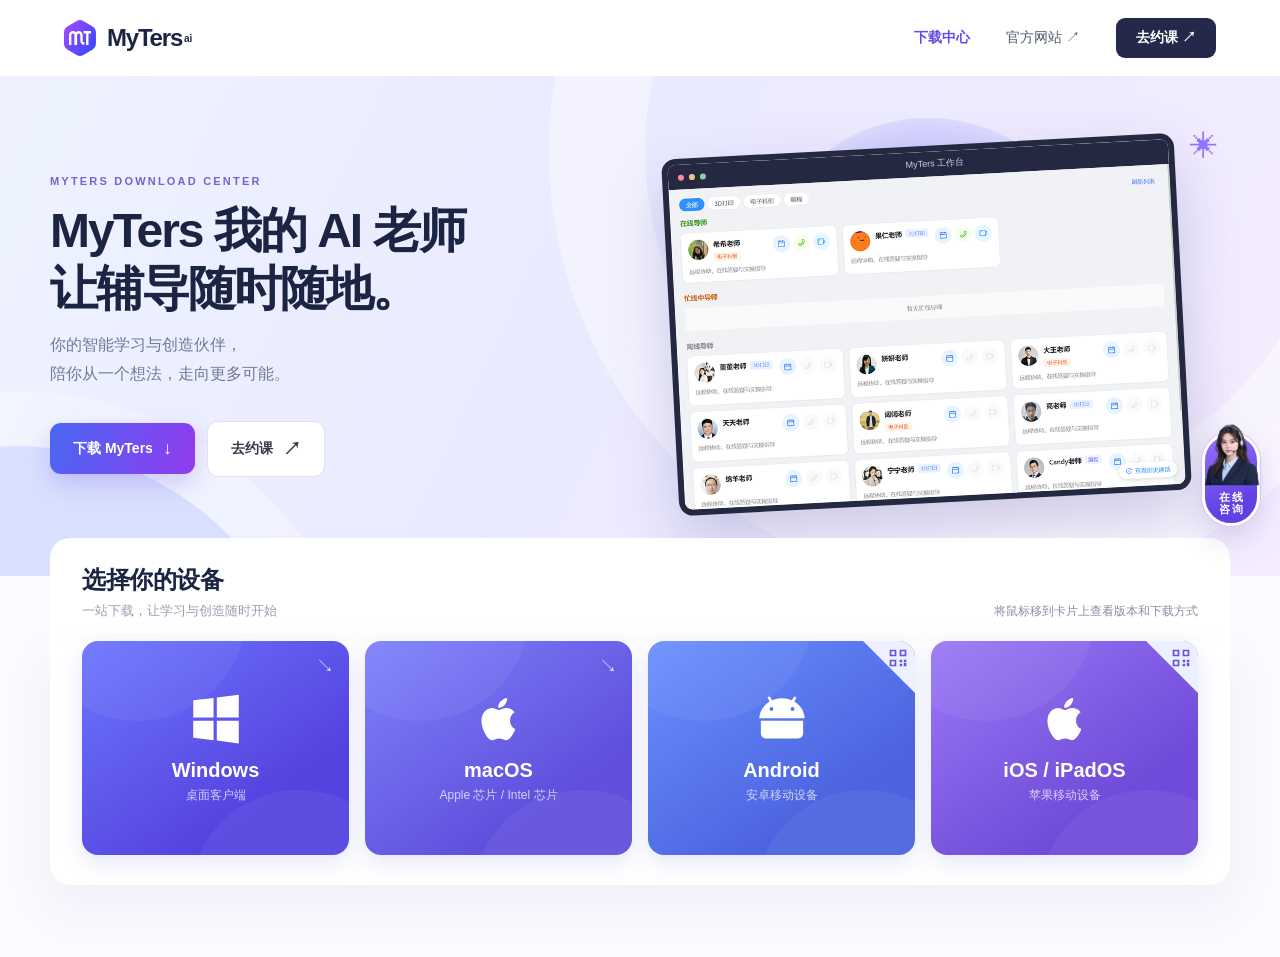
==== commit 211d8650: "Update V1 hero headline" ====
--- a/index.html
+++ b/index.html
@@ -14,7 +14,7 @@
 
 /* Customer service portrait */
 .support-wrap .support{overflow:visible}.support-wrap .support-avatar{position:absolute;top:-13px;left:50%;transform:translateX(-50%);width:69px;height:68px;border-radius:0;background:transparent;overflow:visible;pointer-events:none}.support-avatar img{display:block;width:100%;height:100%;object-fit:cover;object-position:top;clip-path:inset(0 0 7% 0)}.support-wrap .support-text{position:absolute;bottom:8px;left:0;width:100%;padding:0 0 0 2px}@media(max-width:520px){.support-wrap .support-avatar{top:-11px;width:59px;height:59px}.support-wrap .support-text{bottom:7px}}
-</style></head><body><header class="header"><a class="brand" href="#top"><img src="assets/logo.svg" alt=""><span>MyTers</span><sup>ai</sup></a><nav class="nav" aria-label="主导航"><a class="active" href="#download">下载中心</a><a href="https://learn.myaiteachers.com/v1/" target="_blank" rel="noopener">官方网站 ↗</a><button class="book" data-dialog="booking">去约课 ↗</button></nav></header><main id="top"><section class="hero"><div class="hero-inner"><div><div class="eyebrow">MYTERS DOWNLOAD CENTER</div><h1>下载 MyTers<br>让好奇，即刻出发。</h1><p>你的智能学习与创造伙伴，<br>陪你从一个想法，走向更多可能。</p><div class="hero-actions"><a class="hero-button primary" href="#download">下载 MyTers <span>↓</span></a><button class="hero-button secondary" data-dialog="booking">去约课 <span>↗</span></button></div></div><div class="hero-visual" aria-label="MyTers 产品界面"><div class="orb"></div><div class="window"><div class="window-bar"><i></i><i></i><i></i><b>MyTers 工作台</b></div><div class="window-content"><img src="assets/product.png" alt="MyTers 在线导师界面"></div></div><span class="spark">✳</span></div></div></section><section class="downloads" id="download"><div class="section-head"><div><h2>选择你的设备</h2><p>一站下载，让学习与创造随时开始</p></div><span class="device-status">将鼠标移到卡片上查看版本和下载方式</span></div><div class="cards"><article class="card" data-platform="windows" tabindex="0" aria-label="Windows 下载，查看版本"><div class="card-main"><svg class="platform-icon" viewBox="0 0 32 32" aria-hidden="true"><path d="M2 4.5 14.5 3v12H2zm14.5-1.7L30 1v14H16.5zM2 17h12.5v12L2 27.5zm14.5 0H30v14l-13.5-1.8z"/></svg><div class="card-title">Windows</div><div class="card-sub">桌面客户端</div></div><span class="corner">↘</span><div class="details"><div class="detail-title">Windows 版</div><div class="version">版本 1.3.4</div><a class="dl" href="https://mt-cdn.idaddy.cn/qa/desktop/20260910112342/MyTeachers-1.3.4-prod-setup.exe">↓ &nbsp;立即下载</a></div></article><article class="card" data-platform="mac" tabindex="0" aria-label="Mac 下载，选择芯片"><div class="card-main"><svg class="platform-icon" viewBox="0 0 32 32" aria-hidden="true"><path d="M22.8 16.9c0-3.3 2.7-4.9 2.8-5-1.5-2.2-3.9-2.5-4.7-2.6-2-.2-3.9 1.2-4.9 1.2s-2.6-1.2-4.3-1.2c-2.2 0-4.3 1.3-5.4 3.3-2.3 4-.6 9.9 1.6 13.2 1.1 1.6 2.3 3.3 4 3.2 1.6-.1 2.2-1 4.2-1 1.9 0 2.5 1 4.2 1 1.7 0 2.8-1.6 3.9-3.2 1.3-1.8 1.8-3.6 1.8-3.7-.1 0-3.2-1.2-3.2-5.2zM19.6 7.2c.9-1.2 1.6-2.7 1.4-4.2-1.4.1-3 1-4 2.1-.9 1-1.7 2.6-1.5 4 1.5.1 3.1-.7 4.1-1.9z"/></svg><div class="card-title">macOS</div><div class="card-sub">Apple 芯片 / Intel 芯片</div></div><span class="corner">↘</span><div class="details"><div class="detail-title">macOS 版</div><div class="version">版本 1.3.4 · 请选择芯片</div><div class="mac-links"><a class="dl" href="https://mt-cdn.idaddy.cn/qa/desktop/20260910113321/MyTeachers-1.3.4-arm64.dmg">↓ Apple 芯片</a><a class="dl" href="https://mt-cdn.idaddy.cn/qa/desktop/20260910113321/MyTeachers-1.3.4-x64.dmg">↓ Intel 芯片</a></div></div></article><article class="card" data-platform="android" tabindex="0" aria-label="Android 下载，查看版本"><div class="card-main"><svg class="platform-icon" viewBox="0 0 32 32" aria-hidden="true"><path d="m8.4 5.2-1-1.8a.8.8 0 0 1 1.4-.8l1 1.9A14 14 0 0 1 16 3.2c2.2 0 4.3.5 6.1 1.3l1.1-1.9a.8.8 0 0 1 1.4.8l-1 1.8c3.7 2.2 6.1 6 6.4 10.4H2C2.3 11.2 4.7 7.4 8.4 5.2ZM9.5 11a1.2 1.2 0 1 0 0-2.4 1.2 1.2 0 0 0 0 2.4Zm13 0a1.2 1.2 0 1 0 0-2.4 1.2 1.2 0 0 0 0 2.4ZM3 17h26v8a3 3 0 0 1-3 3H6a3 3 0 0 1-3-3z"/></svg><div class="card-title">Android</div><div class="card-sub">安卓移动设备</div></div><span class="qr-corner" aria-label="二维码下载"><svg viewBox="0 0 24 24" aria-hidden="true"><path d="M2 2h8v8H2zm2 2v4h4V4zm10-2h8v8h-8zm2 2v4h4V4zM2 14h8v8H2zm2 2v4h4v-4zm10-2h3v3h-3zm5 0h3v3h-3zm-5 5h3v3h-3zm5-1h3v4h-3z"/></svg></span><div class="details qr-details"><img class="qr-image" src="assets/qr-android.svg" alt="扫描下载 Android 版"><div class="qr-label">扫码下载</div><div class="qr-version">版本 1.7.4</div><a class="qr-direct" href="https://mt-cdn.idaddy.cn/qa/20260911/104336/myteachers-default-release-1.7.4%2865%29-20260911-mt.apk">或点击下载 ↗</a></div></article><article class="card" data-platform="ios" tabindex="0" aria-label="iPhone 和 iPad 下载"><div class="card-main"><svg class="platform-icon" viewBox="0 0 32 32" aria-hidden="true"><path d="M22.8 16.9c0-3.3 2.7-4.9 2.8-5-1.5-2.2-3.9-2.5-4.7-2.6-2-.2-3.9 1.2-4.9 1.2s-2.6-1.2-4.3-1.2c-2.2 0-4.3 1.3-5.4 3.3-2.3 4-.6 9.9 1.6 13.2 1.1 1.6 2.3 3.3 4 3.2 1.6-.1 2.2-1 4.2-1 1.9 0 2.5 1 4.2 1 1.7 0 2.8-1.6 3.9-3.2 1.3-1.8 1.8-3.6 1.8-3.7-.1 0-3.2-1.2-3.2-5.2zM19.6 7.2c.9-1.2 1.6-2.7 1.4-4.2-1.4.1-3 1-4 2.1-.9 1-1.7 2.6-1.5 4 1.5.1 3.1-.7 4.1-1.9z"/></svg><div class="card-title">iOS / iPadOS</div><div class="card-sub">苹果移动设备</div></div><span class="qr-corner" aria-label="二维码下载"><svg viewBox="0 0 24 24" aria-hidden="true"><path d="M2 2h8v8H2zm2 2v4h4V4zm10-2h8v8h-8zm2 2v4h4V4zM2 14h8v8H2zm2 2v4h4v-4zm10-2h3v3h-3zm5 0h3v3h-3zm-5 5h3v3h-3zm5-1h3v4h-3z"/></svg></span><div class="details qr-details"><img class="qr-image" src="assets/qr-ios.svg" alt="扫描前往 iOS 下载页面"><div class="qr-label">扫码下载</div><div class="qr-version">版本信息请查看下载页面</div><a class="qr-direct" href="https://docs.myaiteachers.com/products-download/myteachers-app-apple/" target="_blank" rel="noopener">或点击前往 ↗</a></div></article></div></section></main><div class="support-wrap"><div class="support-tip" id="support-tip">我是 MyTers 人工客服<br>欢迎点击头像咨询 <span>»</span></div><button class="support" data-dialog="support" aria-label="在线咨询 MyTers 人工客服" aria-describedby="support-tip"><span class="support-avatar" aria-hidden="true"><img src="assets/support-person.png" alt=""></span><span class="support-text">在线<br>咨询</span></button></div><dialog class="modal" id="booking"><button class="close" aria-label="关闭">×</button><h3>去约课</h3><p>约课入口即将接入。你也可以先前往 MyTers 官网，了解更多课程与学习内容。</p><a href="https://learn.myaiteachers.com/v1/" target="_blank" rel="noopener">访问官网 ↗</a></dialog><dialog class="modal" id="support"><button class="close" aria-label="关闭">×</button><h3>在线客服</h3><p>在线客服入口即将接入。如需了解产品，可先访问 MyTers 官网。</p><a href="https://learn.myaiteachers.com/v1/" target="_blank" rel="noopener">访问官网 ↗</a></dialog><script>
+</style></head><body><header class="header"><a class="brand" href="#top"><img src="assets/logo.svg" alt=""><span>MyTers</span><sup>ai</sup></a><nav class="nav" aria-label="主导航"><a class="active" href="#download">下载中心</a><a href="https://learn.myaiteachers.com/v1/" target="_blank" rel="noopener">官方网站 ↗</a><button class="book" data-dialog="booking">去约课 ↗</button></nav></header><main id="top"><section class="hero"><div class="hero-inner"><div><div class="eyebrow">MYTERS DOWNLOAD CENTER</div><h1>MyTers 我的 AI 老师<br>让辅导随时随地。</h1><p>你的智能学习与创造伙伴，<br>陪你从一个想法，走向更多可能。</p><div class="hero-actions"><a class="hero-button primary" href="#download">下载 MyTers <span>↓</span></a><button class="hero-button secondary" data-dialog="booking">去约课 <span>↗</span></button></div></div><div class="hero-visual" aria-label="MyTers 产品界面"><div class="orb"></div><div class="window"><div class="window-bar"><i></i><i></i><i></i><b>MyTers 工作台</b></div><div class="window-content"><img src="assets/product.png" alt="MyTers 在线导师界面"></div></div><span class="spark">✳</span></div></div></section><section class="downloads" id="download"><div class="section-head"><div><h2>选择你的设备</h2><p>一站下载，让学习与创造随时开始</p></div><span class="device-status">将鼠标移到卡片上查看版本和下载方式</span></div><div class="cards"><article class="card" data-platform="windows" tabindex="0" aria-label="Windows 下载，查看版本"><div class="card-main"><svg class="platform-icon" viewBox="0 0 32 32" aria-hidden="true"><path d="M2 4.5 14.5 3v12H2zm14.5-1.7L30 1v14H16.5zM2 17h12.5v12L2 27.5zm14.5 0H30v14l-13.5-1.8z"/></svg><div class="card-title">Windows</div><div class="card-sub">桌面客户端</div></div><span class="corner">↘</span><div class="details"><div class="detail-title">Windows 版</div><div class="version">版本 1.3.4</div><a class="dl" href="https://mt-cdn.idaddy.cn/qa/desktop/20260910112342/MyTeachers-1.3.4-prod-setup.exe">↓ &nbsp;立即下载</a></div></article><article class="card" data-platform="mac" tabindex="0" aria-label="Mac 下载，选择芯片"><div class="card-main"><svg class="platform-icon" viewBox="0 0 32 32" aria-hidden="true"><path d="M22.8 16.9c0-3.3 2.7-4.9 2.8-5-1.5-2.2-3.9-2.5-4.7-2.6-2-.2-3.9 1.2-4.9 1.2s-2.6-1.2-4.3-1.2c-2.2 0-4.3 1.3-5.4 3.3-2.3 4-.6 9.9 1.6 13.2 1.1 1.6 2.3 3.3 4 3.2 1.6-.1 2.2-1 4.2-1 1.9 0 2.5 1 4.2 1 1.7 0 2.8-1.6 3.9-3.2 1.3-1.8 1.8-3.6 1.8-3.7-.1 0-3.2-1.2-3.2-5.2zM19.6 7.2c.9-1.2 1.6-2.7 1.4-4.2-1.4.1-3 1-4 2.1-.9 1-1.7 2.6-1.5 4 1.5.1 3.1-.7 4.1-1.9z"/></svg><div class="card-title">macOS</div><div class="card-sub">Apple 芯片 / Intel 芯片</div></div><span class="corner">↘</span><div class="details"><div class="detail-title">macOS 版</div><div class="version">版本 1.3.4 · 请选择芯片</div><div class="mac-links"><a class="dl" href="https://mt-cdn.idaddy.cn/qa/desktop/20260910113321/MyTeachers-1.3.4-arm64.dmg">↓ Apple 芯片</a><a class="dl" href="https://mt-cdn.idaddy.cn/qa/desktop/20260910113321/MyTeachers-1.3.4-x64.dmg">↓ Intel 芯片</a></div></div></article><article class="card" data-platform="android" tabindex="0" aria-label="Android 下载，查看版本"><div class="card-main"><svg class="platform-icon" viewBox="0 0 32 32" aria-hidden="true"><path d="m8.4 5.2-1-1.8a.8.8 0 0 1 1.4-.8l1 1.9A14 14 0 0 1 16 3.2c2.2 0 4.3.5 6.1 1.3l1.1-1.9a.8.8 0 0 1 1.4.8l-1 1.8c3.7 2.2 6.1 6 6.4 10.4H2C2.3 11.2 4.7 7.4 8.4 5.2ZM9.5 11a1.2 1.2 0 1 0 0-2.4 1.2 1.2 0 0 0 0 2.4Zm13 0a1.2 1.2 0 1 0 0-2.4 1.2 1.2 0 0 0 0 2.4ZM3 17h26v8a3 3 0 0 1-3 3H6a3 3 0 0 1-3-3z"/></svg><div class="card-title">Android</div><div class="card-sub">安卓移动设备</div></div><span class="qr-corner" aria-label="二维码下载"><svg viewBox="0 0 24 24" aria-hidden="true"><path d="M2 2h8v8H2zm2 2v4h4V4zm10-2h8v8h-8zm2 2v4h4V4zM2 14h8v8H2zm2 2v4h4v-4zm10-2h3v3h-3zm5 0h3v3h-3zm-5 5h3v3h-3zm5-1h3v4h-3z"/></svg></span><div class="details qr-details"><img class="qr-image" src="assets/qr-android.svg" alt="扫描下载 Android 版"><div class="qr-label">扫码下载</div><div class="qr-version">版本 1.7.4</div><a class="qr-direct" href="https://mt-cdn.idaddy.cn/qa/20260911/104336/myteachers-default-release-1.7.4%2865%29-20260911-mt.apk">或点击下载 ↗</a></div></article><article class="card" data-platform="ios" tabindex="0" aria-label="iPhone 和 iPad 下载"><div class="card-main"><svg class="platform-icon" viewBox="0 0 32 32" aria-hidden="true"><path d="M22.8 16.9c0-3.3 2.7-4.9 2.8-5-1.5-2.2-3.9-2.5-4.7-2.6-2-.2-3.9 1.2-4.9 1.2s-2.6-1.2-4.3-1.2c-2.2 0-4.3 1.3-5.4 3.3-2.3 4-.6 9.9 1.6 13.2 1.1 1.6 2.3 3.3 4 3.2 1.6-.1 2.2-1 4.2-1 1.9 0 2.5 1 4.2 1 1.7 0 2.8-1.6 3.9-3.2 1.3-1.8 1.8-3.6 1.8-3.7-.1 0-3.2-1.2-3.2-5.2zM19.6 7.2c.9-1.2 1.6-2.7 1.4-4.2-1.4.1-3 1-4 2.1-.9 1-1.7 2.6-1.5 4 1.5.1 3.1-.7 4.1-1.9z"/></svg><div class="card-title">iOS / iPadOS</div><div class="card-sub">苹果移动设备</div></div><span class="qr-corner" aria-label="二维码下载"><svg viewBox="0 0 24 24" aria-hidden="true"><path d="M2 2h8v8H2zm2 2v4h4V4zm10-2h8v8h-8zm2 2v4h4V4zM2 14h8v8H2zm2 2v4h4v-4zm10-2h3v3h-3zm5 0h3v3h-3zm-5 5h3v3h-3zm5-1h3v4h-3z"/></svg></span><div class="details qr-details"><img class="qr-image" src="assets/qr-ios.svg" alt="扫描前往 iOS 下载页面"><div class="qr-label">扫码下载</div><div class="qr-version">版本信息请查看下载页面</div><a class="qr-direct" href="https://docs.myaiteachers.com/products-download/myteachers-app-apple/" target="_blank" rel="noopener">或点击前往 ↗</a></div></article></div></section></main><div class="support-wrap"><div class="support-tip" id="support-tip">我是 MyTers 人工客服<br>欢迎点击头像咨询 <span>»</span></div><button class="support" data-dialog="support" aria-label="在线咨询 MyTers 人工客服" aria-describedby="support-tip"><span class="support-avatar" aria-hidden="true"><img src="assets/support-person.png" alt=""></span><span class="support-text">在线<br>咨询</span></button></div><dialog class="modal" id="booking"><button class="close" aria-label="关闭">×</button><h3>去约课</h3><p>约课入口即将接入。你也可以先前往 MyTers 官网，了解更多课程与学习内容。</p><a href="https://learn.myaiteachers.com/v1/" target="_blank" rel="noopener">访问官网 ↗</a></dialog><dialog class="modal" id="support"><button class="close" aria-label="关闭">×</button><h3>在线客服</h3><p>在线客服入口即将接入。如需了解产品，可先访问 MyTers 官网。</p><a href="https://learn.myaiteachers.com/v1/" target="_blank" rel="noopener">访问官网 ↗</a></dialog><script>
 document.querySelectorAll('[data-dialog]').forEach(b=>b.addEventListener('click',()=>document.getElementById(b.dataset.dialog).showModal()));document.querySelectorAll('dialog').forEach(d=>{d.querySelector('.close').addEventListener('click',()=>d.close());d.addEventListener('click',e=>{if(e.target===d)d.close()})});
 (function(){const ua=navigator.userAgent||'',p=navigator.platform||'';let device='';if(/Android/i.test(ua))device='android';else if(/iPhone|iPad|iPod/i.test(ua)||(/Mac/i.test(p)&&navigator.maxTouchPoints>1))device='ios';else if(/Windows/i.test(ua))device='windows';else if(/Macintosh|Mac OS X/i.test(ua))device='mac';const card=document.querySelector('[data-platform="'+device+'"]');if(card){const badge=document.createElement('span');badge.className='device-badge';badge.textContent='您的设备';card.appendChild(badge)}})();
 </script></body></html>
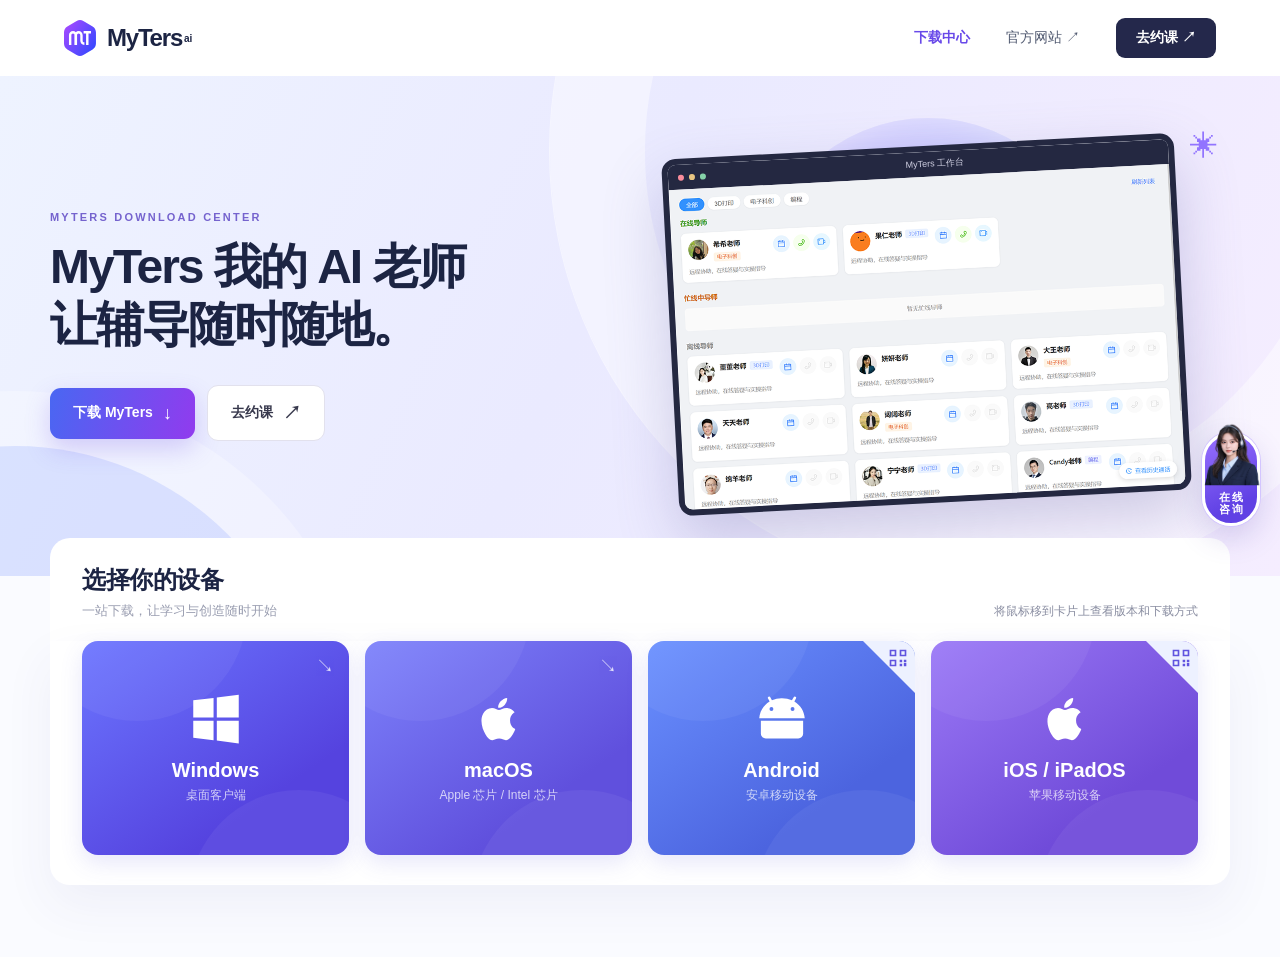
==== commit 69b4f33d: "Remove V1 hero description" ====
--- a/index.html
+++ b/index.html
@@ -14,7 +14,7 @@
 
 /* Customer service portrait */
 .support-wrap .support{overflow:visible}.support-wrap .support-avatar{position:absolute;top:-13px;left:50%;transform:translateX(-50%);width:69px;height:68px;border-radius:0;background:transparent;overflow:visible;pointer-events:none}.support-avatar img{display:block;width:100%;height:100%;object-fit:cover;object-position:top;clip-path:inset(0 0 7% 0)}.support-wrap .support-text{position:absolute;bottom:8px;left:0;width:100%;padding:0 0 0 2px}@media(max-width:520px){.support-wrap .support-avatar{top:-11px;width:59px;height:59px}.support-wrap .support-text{bottom:7px}}
-</style></head><body><header class="header"><a class="brand" href="#top"><img src="assets/logo.svg" alt=""><span>MyTers</span><sup>ai</sup></a><nav class="nav" aria-label="主导航"><a class="active" href="#download">下载中心</a><a href="https://learn.myaiteachers.com/v1/" target="_blank" rel="noopener">官方网站 ↗</a><button class="book" data-dialog="booking">去约课 ↗</button></nav></header><main id="top"><section class="hero"><div class="hero-inner"><div><div class="eyebrow">MYTERS DOWNLOAD CENTER</div><h1>MyTers 我的 AI 老师<br>让辅导随时随地。</h1><p>你的智能学习与创造伙伴，<br>陪你从一个想法，走向更多可能。</p><div class="hero-actions"><a class="hero-button primary" href="#download">下载 MyTers <span>↓</span></a><button class="hero-button secondary" data-dialog="booking">去约课 <span>↗</span></button></div></div><div class="hero-visual" aria-label="MyTers 产品界面"><div class="orb"></div><div class="window"><div class="window-bar"><i></i><i></i><i></i><b>MyTers 工作台</b></div><div class="window-content"><img src="assets/product.png" alt="MyTers 在线导师界面"></div></div><span class="spark">✳</span></div></div></section><section class="downloads" id="download"><div class="section-head"><div><h2>选择你的设备</h2><p>一站下载，让学习与创造随时开始</p></div><span class="device-status">将鼠标移到卡片上查看版本和下载方式</span></div><div class="cards"><article class="card" data-platform="windows" tabindex="0" aria-label="Windows 下载，查看版本"><div class="card-main"><svg class="platform-icon" viewBox="0 0 32 32" aria-hidden="true"><path d="M2 4.5 14.5 3v12H2zm14.5-1.7L30 1v14H16.5zM2 17h12.5v12L2 27.5zm14.5 0H30v14l-13.5-1.8z"/></svg><div class="card-title">Windows</div><div class="card-sub">桌面客户端</div></div><span class="corner">↘</span><div class="details"><div class="detail-title">Windows 版</div><div class="version">版本 1.3.4</div><a class="dl" href="https://mt-cdn.idaddy.cn/qa/desktop/20260910112342/MyTeachers-1.3.4-prod-setup.exe">↓ &nbsp;立即下载</a></div></article><article class="card" data-platform="mac" tabindex="0" aria-label="Mac 下载，选择芯片"><div class="card-main"><svg class="platform-icon" viewBox="0 0 32 32" aria-hidden="true"><path d="M22.8 16.9c0-3.3 2.7-4.9 2.8-5-1.5-2.2-3.9-2.5-4.7-2.6-2-.2-3.9 1.2-4.9 1.2s-2.6-1.2-4.3-1.2c-2.2 0-4.3 1.3-5.4 3.3-2.3 4-.6 9.9 1.6 13.2 1.1 1.6 2.3 3.3 4 3.2 1.6-.1 2.2-1 4.2-1 1.9 0 2.5 1 4.2 1 1.7 0 2.8-1.6 3.9-3.2 1.3-1.8 1.8-3.6 1.8-3.7-.1 0-3.2-1.2-3.2-5.2zM19.6 7.2c.9-1.2 1.6-2.7 1.4-4.2-1.4.1-3 1-4 2.1-.9 1-1.7 2.6-1.5 4 1.5.1 3.1-.7 4.1-1.9z"/></svg><div class="card-title">macOS</div><div class="card-sub">Apple 芯片 / Intel 芯片</div></div><span class="corner">↘</span><div class="details"><div class="detail-title">macOS 版</div><div class="version">版本 1.3.4 · 请选择芯片</div><div class="mac-links"><a class="dl" href="https://mt-cdn.idaddy.cn/qa/desktop/20260910113321/MyTeachers-1.3.4-arm64.dmg">↓ Apple 芯片</a><a class="dl" href="https://mt-cdn.idaddy.cn/qa/desktop/20260910113321/MyTeachers-1.3.4-x64.dmg">↓ Intel 芯片</a></div></div></article><article class="card" data-platform="android" tabindex="0" aria-label="Android 下载，查看版本"><div class="card-main"><svg class="platform-icon" viewBox="0 0 32 32" aria-hidden="true"><path d="m8.4 5.2-1-1.8a.8.8 0 0 1 1.4-.8l1 1.9A14 14 0 0 1 16 3.2c2.2 0 4.3.5 6.1 1.3l1.1-1.9a.8.8 0 0 1 1.4.8l-1 1.8c3.7 2.2 6.1 6 6.4 10.4H2C2.3 11.2 4.7 7.4 8.4 5.2ZM9.5 11a1.2 1.2 0 1 0 0-2.4 1.2 1.2 0 0 0 0 2.4Zm13 0a1.2 1.2 0 1 0 0-2.4 1.2 1.2 0 0 0 0 2.4ZM3 17h26v8a3 3 0 0 1-3 3H6a3 3 0 0 1-3-3z"/></svg><div class="card-title">Android</div><div class="card-sub">安卓移动设备</div></div><span class="qr-corner" aria-label="二维码下载"><svg viewBox="0 0 24 24" aria-hidden="true"><path d="M2 2h8v8H2zm2 2v4h4V4zm10-2h8v8h-8zm2 2v4h4V4zM2 14h8v8H2zm2 2v4h4v-4zm10-2h3v3h-3zm5 0h3v3h-3zm-5 5h3v3h-3zm5-1h3v4h-3z"/></svg></span><div class="details qr-details"><img class="qr-image" src="assets/qr-android.svg" alt="扫描下载 Android 版"><div class="qr-label">扫码下载</div><div class="qr-version">版本 1.7.4</div><a class="qr-direct" href="https://mt-cdn.idaddy.cn/qa/20260911/104336/myteachers-default-release-1.7.4%2865%29-20260911-mt.apk">或点击下载 ↗</a></div></article><article class="card" data-platform="ios" tabindex="0" aria-label="iPhone 和 iPad 下载"><div class="card-main"><svg class="platform-icon" viewBox="0 0 32 32" aria-hidden="true"><path d="M22.8 16.9c0-3.3 2.7-4.9 2.8-5-1.5-2.2-3.9-2.5-4.7-2.6-2-.2-3.9 1.2-4.9 1.2s-2.6-1.2-4.3-1.2c-2.2 0-4.3 1.3-5.4 3.3-2.3 4-.6 9.9 1.6 13.2 1.1 1.6 2.3 3.3 4 3.2 1.6-.1 2.2-1 4.2-1 1.9 0 2.5 1 4.2 1 1.7 0 2.8-1.6 3.9-3.2 1.3-1.8 1.8-3.6 1.8-3.7-.1 0-3.2-1.2-3.2-5.2zM19.6 7.2c.9-1.2 1.6-2.7 1.4-4.2-1.4.1-3 1-4 2.1-.9 1-1.7 2.6-1.5 4 1.5.1 3.1-.7 4.1-1.9z"/></svg><div class="card-title">iOS / iPadOS</div><div class="card-sub">苹果移动设备</div></div><span class="qr-corner" aria-label="二维码下载"><svg viewBox="0 0 24 24" aria-hidden="true"><path d="M2 2h8v8H2zm2 2v4h4V4zm10-2h8v8h-8zm2 2v4h4V4zM2 14h8v8H2zm2 2v4h4v-4zm10-2h3v3h-3zm5 0h3v3h-3zm-5 5h3v3h-3zm5-1h3v4h-3z"/></svg></span><div class="details qr-details"><img class="qr-image" src="assets/qr-ios.svg" alt="扫描前往 iOS 下载页面"><div class="qr-label">扫码下载</div><div class="qr-version">版本信息请查看下载页面</div><a class="qr-direct" href="https://docs.myaiteachers.com/products-download/myteachers-app-apple/" target="_blank" rel="noopener">或点击前往 ↗</a></div></article></div></section></main><div class="support-wrap"><div class="support-tip" id="support-tip">我是 MyTers 人工客服<br>欢迎点击头像咨询 <span>»</span></div><button class="support" data-dialog="support" aria-label="在线咨询 MyTers 人工客服" aria-describedby="support-tip"><span class="support-avatar" aria-hidden="true"><img src="assets/support-person.png" alt=""></span><span class="support-text">在线<br>咨询</span></button></div><dialog class="modal" id="booking"><button class="close" aria-label="关闭">×</button><h3>去约课</h3><p>约课入口即将接入。你也可以先前往 MyTers 官网，了解更多课程与学习内容。</p><a href="https://learn.myaiteachers.com/v1/" target="_blank" rel="noopener">访问官网 ↗</a></dialog><dialog class="modal" id="support"><button class="close" aria-label="关闭">×</button><h3>在线客服</h3><p>在线客服入口即将接入。如需了解产品，可先访问 MyTers 官网。</p><a href="https://learn.myaiteachers.com/v1/" target="_blank" rel="noopener">访问官网 ↗</a></dialog><script>
+</style></head><body><header class="header"><a class="brand" href="#top"><img src="assets/logo.svg" alt=""><span>MyTers</span><sup>ai</sup></a><nav class="nav" aria-label="主导航"><a class="active" href="#download">下载中心</a><a href="https://learn.myaiteachers.com/v1/" target="_blank" rel="noopener">官方网站 ↗</a><button class="book" data-dialog="booking">去约课 ↗</button></nav></header><main id="top"><section class="hero"><div class="hero-inner"><div><div class="eyebrow">MYTERS DOWNLOAD CENTER</div><h1>MyTers 我的 AI 老师<br>让辅导随时随地。</h1><div class="hero-actions"><a class="hero-button primary" href="#download">下载 MyTers <span>↓</span></a><button class="hero-button secondary" data-dialog="booking">去约课 <span>↗</span></button></div></div><div class="hero-visual" aria-label="MyTers 产品界面"><div class="orb"></div><div class="window"><div class="window-bar"><i></i><i></i><i></i><b>MyTers 工作台</b></div><div class="window-content"><img src="assets/product.png" alt="MyTers 在线导师界面"></div></div><span class="spark">✳</span></div></div></section><section class="downloads" id="download"><div class="section-head"><div><h2>选择你的设备</h2><p>一站下载，让学习与创造随时开始</p></div><span class="device-status">将鼠标移到卡片上查看版本和下载方式</span></div><div class="cards"><article class="card" data-platform="windows" tabindex="0" aria-label="Windows 下载，查看版本"><div class="card-main"><svg class="platform-icon" viewBox="0 0 32 32" aria-hidden="true"><path d="M2 4.5 14.5 3v12H2zm14.5-1.7L30 1v14H16.5zM2 17h12.5v12L2 27.5zm14.5 0H30v14l-13.5-1.8z"/></svg><div class="card-title">Windows</div><div class="card-sub">桌面客户端</div></div><span class="corner">↘</span><div class="details"><div class="detail-title">Windows 版</div><div class="version">版本 1.3.4</div><a class="dl" href="https://mt-cdn.idaddy.cn/qa/desktop/20260910112342/MyTeachers-1.3.4-prod-setup.exe">↓ &nbsp;立即下载</a></div></article><article class="card" data-platform="mac" tabindex="0" aria-label="Mac 下载，选择芯片"><div class="card-main"><svg class="platform-icon" viewBox="0 0 32 32" aria-hidden="true"><path d="M22.8 16.9c0-3.3 2.7-4.9 2.8-5-1.5-2.2-3.9-2.5-4.7-2.6-2-.2-3.9 1.2-4.9 1.2s-2.6-1.2-4.3-1.2c-2.2 0-4.3 1.3-5.4 3.3-2.3 4-.6 9.9 1.6 13.2 1.1 1.6 2.3 3.3 4 3.2 1.6-.1 2.2-1 4.2-1 1.9 0 2.5 1 4.2 1 1.7 0 2.8-1.6 3.9-3.2 1.3-1.8 1.8-3.6 1.8-3.7-.1 0-3.2-1.2-3.2-5.2zM19.6 7.2c.9-1.2 1.6-2.7 1.4-4.2-1.4.1-3 1-4 2.1-.9 1-1.7 2.6-1.5 4 1.5.1 3.1-.7 4.1-1.9z"/></svg><div class="card-title">macOS</div><div class="card-sub">Apple 芯片 / Intel 芯片</div></div><span class="corner">↘</span><div class="details"><div class="detail-title">macOS 版</div><div class="version">版本 1.3.4 · 请选择芯片</div><div class="mac-links"><a class="dl" href="https://mt-cdn.idaddy.cn/qa/desktop/20260910113321/MyTeachers-1.3.4-arm64.dmg">↓ Apple 芯片</a><a class="dl" href="https://mt-cdn.idaddy.cn/qa/desktop/20260910113321/MyTeachers-1.3.4-x64.dmg">↓ Intel 芯片</a></div></div></article><article class="card" data-platform="android" tabindex="0" aria-label="Android 下载，查看版本"><div class="card-main"><svg class="platform-icon" viewBox="0 0 32 32" aria-hidden="true"><path d="m8.4 5.2-1-1.8a.8.8 0 0 1 1.4-.8l1 1.9A14 14 0 0 1 16 3.2c2.2 0 4.3.5 6.1 1.3l1.1-1.9a.8.8 0 0 1 1.4.8l-1 1.8c3.7 2.2 6.1 6 6.4 10.4H2C2.3 11.2 4.7 7.4 8.4 5.2ZM9.5 11a1.2 1.2 0 1 0 0-2.4 1.2 1.2 0 0 0 0 2.4Zm13 0a1.2 1.2 0 1 0 0-2.4 1.2 1.2 0 0 0 0 2.4ZM3 17h26v8a3 3 0 0 1-3 3H6a3 3 0 0 1-3-3z"/></svg><div class="card-title">Android</div><div class="card-sub">安卓移动设备</div></div><span class="qr-corner" aria-label="二维码下载"><svg viewBox="0 0 24 24" aria-hidden="true"><path d="M2 2h8v8H2zm2 2v4h4V4zm10-2h8v8h-8zm2 2v4h4V4zM2 14h8v8H2zm2 2v4h4v-4zm10-2h3v3h-3zm5 0h3v3h-3zm-5 5h3v3h-3zm5-1h3v4h-3z"/></svg></span><div class="details qr-details"><img class="qr-image" src="assets/qr-android.svg" alt="扫描下载 Android 版"><div class="qr-label">扫码下载</div><div class="qr-version">版本 1.7.4</div><a class="qr-direct" href="https://mt-cdn.idaddy.cn/qa/20260911/104336/myteachers-default-release-1.7.4%2865%29-20260911-mt.apk">或点击下载 ↗</a></div></article><article class="card" data-platform="ios" tabindex="0" aria-label="iPhone 和 iPad 下载"><div class="card-main"><svg class="platform-icon" viewBox="0 0 32 32" aria-hidden="true"><path d="M22.8 16.9c0-3.3 2.7-4.9 2.8-5-1.5-2.2-3.9-2.5-4.7-2.6-2-.2-3.9 1.2-4.9 1.2s-2.6-1.2-4.3-1.2c-2.2 0-4.3 1.3-5.4 3.3-2.3 4-.6 9.9 1.6 13.2 1.1 1.6 2.3 3.3 4 3.2 1.6-.1 2.2-1 4.2-1 1.9 0 2.5 1 4.2 1 1.7 0 2.8-1.6 3.9-3.2 1.3-1.8 1.8-3.6 1.8-3.7-.1 0-3.2-1.2-3.2-5.2zM19.6 7.2c.9-1.2 1.6-2.7 1.4-4.2-1.4.1-3 1-4 2.1-.9 1-1.7 2.6-1.5 4 1.5.1 3.1-.7 4.1-1.9z"/></svg><div class="card-title">iOS / iPadOS</div><div class="card-sub">苹果移动设备</div></div><span class="qr-corner" aria-label="二维码下载"><svg viewBox="0 0 24 24" aria-hidden="true"><path d="M2 2h8v8H2zm2 2v4h4V4zm10-2h8v8h-8zm2 2v4h4V4zM2 14h8v8H2zm2 2v4h4v-4zm10-2h3v3h-3zm5 0h3v3h-3zm-5 5h3v3h-3zm5-1h3v4h-3z"/></svg></span><div class="details qr-details"><img class="qr-image" src="assets/qr-ios.svg" alt="扫描前往 iOS 下载页面"><div class="qr-label">扫码下载</div><div class="qr-version">版本信息请查看下载页面</div><a class="qr-direct" href="https://docs.myaiteachers.com/products-download/myteachers-app-apple/" target="_blank" rel="noopener">或点击前往 ↗</a></div></article></div></section></main><div class="support-wrap"><div class="support-tip" id="support-tip">我是 MyTers 人工客服<br>欢迎点击头像咨询 <span>»</span></div><button class="support" data-dialog="support" aria-label="在线咨询 MyTers 人工客服" aria-describedby="support-tip"><span class="support-avatar" aria-hidden="true"><img src="assets/support-person.png" alt=""></span><span class="support-text">在线<br>咨询</span></button></div><dialog class="modal" id="booking"><button class="close" aria-label="关闭">×</button><h3>去约课</h3><p>约课入口即将接入。你也可以先前往 MyTers 官网，了解更多课程与学习内容。</p><a href="https://learn.myaiteachers.com/v1/" target="_blank" rel="noopener">访问官网 ↗</a></dialog><dialog class="modal" id="support"><button class="close" aria-label="关闭">×</button><h3>在线客服</h3><p>在线客服入口即将接入。如需了解产品，可先访问 MyTers 官网。</p><a href="https://learn.myaiteachers.com/v1/" target="_blank" rel="noopener">访问官网 ↗</a></dialog><script>
 document.querySelectorAll('[data-dialog]').forEach(b=>b.addEventListener('click',()=>document.getElementById(b.dataset.dialog).showModal()));document.querySelectorAll('dialog').forEach(d=>{d.querySelector('.close').addEventListener('click',()=>d.close());d.addEventListener('click',e=>{if(e.target===d)d.close()})});
 (function(){const ua=navigator.userAgent||'',p=navigator.platform||'';let device='';if(/Android/i.test(ua))device='android';else if(/iPhone|iPad|iPod/i.test(ua)||(/Mac/i.test(p)&&navigator.maxTouchPoints>1))device='ios';else if(/Windows/i.test(ua))device='windows';else if(/Macintosh|Mac OS X/i.test(ua))device='mac';const card=document.querySelector('[data-platform="'+device+'"]');if(card){const badge=document.createElement('span');badge.className='device-badge';badge.textContent='您的设备';card.appendChild(badge)}})();
 </script></body></html>
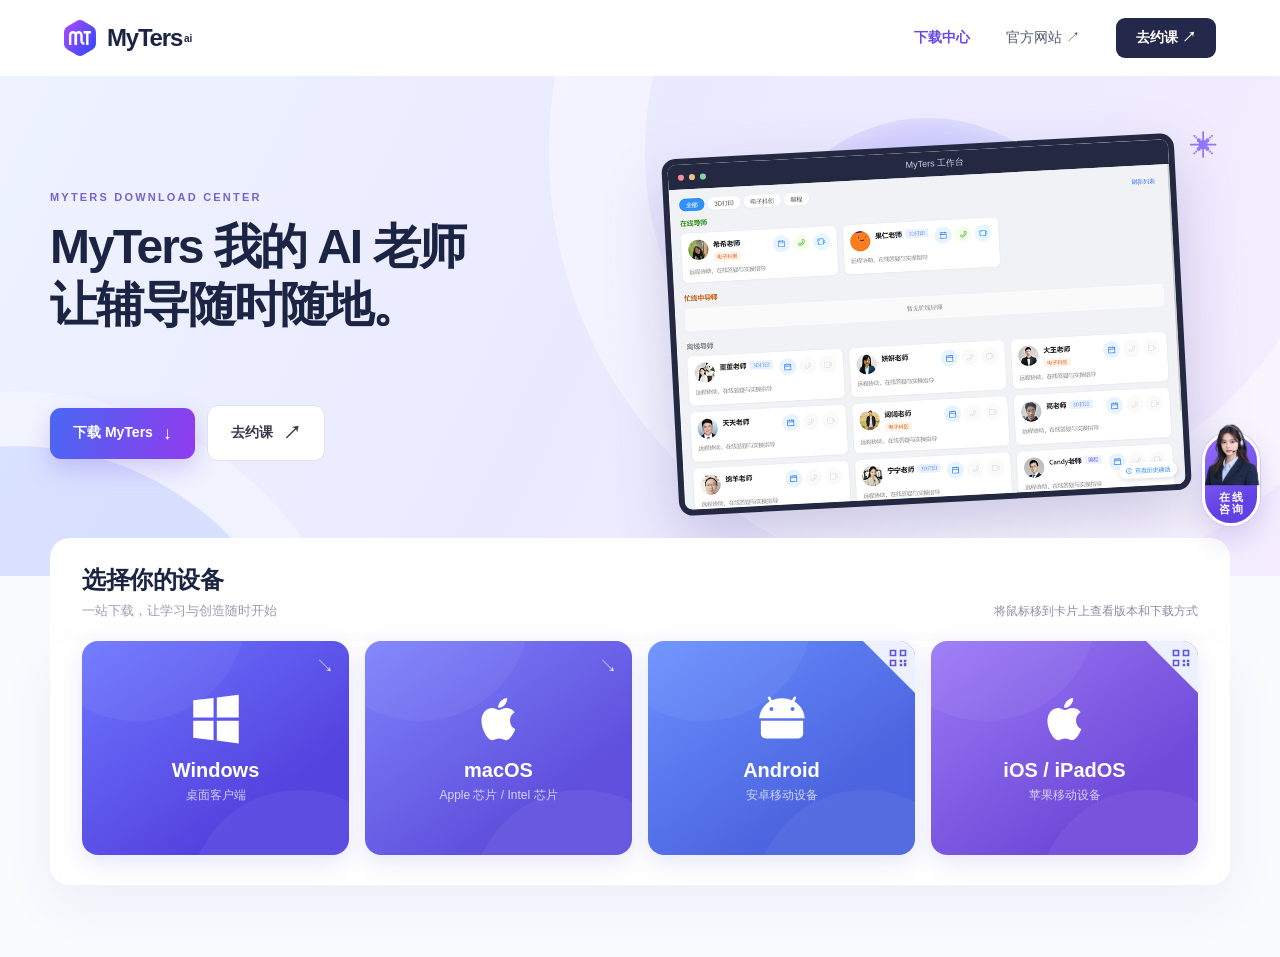
==== commit fa6037af: "Increase V1 hero button spacing" ====
--- a/index.html
+++ b/index.html
@@ -1,7 +1,7 @@
 <!doctype html><html lang="zh-CN"><head><meta charset="utf-8"><meta name="viewport" content="width=device-width,initial-scale=1"><meta name="description" content="下载 MyTers，开启智能学习与创造之旅。"><title>MyTers 下载中心</title><style>
 :root{--ink:#1c2443;--purple:#6c45ed;--muted:#858aa0}*{box-sizing:border-box}html{scroll-behavior:smooth}body{margin:0;font-family:-apple-system,BlinkMacSystemFont,"PingFang SC","Microsoft YaHei",sans-serif;color:var(--ink);background:#fafbff}button,a{font:inherit}button{cursor:pointer}a{text-decoration:none;color:inherit}.header{height:76px;background:#fff;display:flex;align-items:center;justify-content:space-between;padding:0 max(5vw,28px);position:relative;z-index:5}.brand{display:flex;align-items:center;gap:10px;font-size:24px;font-weight:750;letter-spacing:-1.2px}.brand img{width:33px}.brand sup{font-size:10px;letter-spacing:0;margin-left:-8px}.nav{display:flex;gap:36px;align-items:center;color:#505970;font-size:14px}.nav a:hover{color:#6f4bee}.nav .active{color:#6849e9;font-weight:650}.book{border:0;background:#24284b;color:#fff;padding:11px 20px;border-radius:9px;font-weight:600}.hero{height:500px;position:relative;overflow:hidden;background:linear-gradient(115deg,#eef3ff 0%,#eaeaff 46%,#f5edff 100%)}.hero:before,.hero:after{content:"";position:absolute;border-radius:50%;pointer-events:none}.hero:before{height:690px;width:690px;right:-150px;top:-365px;border:95px solid #fff6;box-shadow:0 0 0 1px #fff8}.hero:after{width:600px;height:600px;left:-285px;bottom:-470px;background:#b8c7ff60;box-shadow:0 0 0 55px #ffffff45}.hero-inner{max-width:1240px;padding:0 30px;margin:auto;height:100%;display:grid;grid-template-columns:1fr 1fr;align-items:center;position:relative}.eyebrow{font-size:11px;letter-spacing:2.2px;color:#7563ce;font-weight:750}.hero h1{font-size:48px;line-height:1.2;letter-spacing:-2px;margin:15px 0 14px}.hero p{font-size:16px;color:#727994;margin:0;line-height:1.8}.hero-link{display:inline-flex;align-items:center;gap:12px;margin-top:25px;color:#6443e3;font-size:14px;font-weight:700}.hero-visual{position:relative;height:100%}.orb{position:absolute;width:340px;height:340px;left:20%;top:42px;background:linear-gradient(145deg,#d0c8ff,#c9d9ff);border-radius:50%;box-shadow:inset 0 0 45px #fff9}.window{position:absolute;left:5%;top:70px;width:87%;border:6px solid #242841;border-radius:14px;overflow:hidden;background:#eceef4;box-shadow:0 25px 60px #6b67a54d;transform:rotate(-3deg)}.window-bar{height:25px;display:flex;align-items:center;padding:0 10px;gap:5px;background:#242841;color:#d0d0e2;font-size:9px}.window-bar i{width:6px;height:6px;border-radius:50%;background:#8b8da4}.window-bar i:first-child{background:#fa8c9b}.window-bar i:nth-child(2){background:#e8c582}.window-bar i:nth-child(3){background:#85d2a9}.window-bar b{margin:auto;font-size:9px;font-weight:500}.window-content{position:relative;aspect-ratio:1200/766;overflow:hidden}.window-content img{position:absolute;top:-4.3%;width:100%;height:auto}.spark{position:absolute;right:2%;top:55px;color:#9274ff;font-size:28px}.downloads{max-width:1240px;padding:0 30px 72px;margin:-38px auto 0;position:relative;z-index:2}.section-head{background:#fff;border-radius:20px 20px 0 0;padding:26px 32px 21px;display:flex;align-items:end;justify-content:space-between}.section-head h2{font-size:24px;margin:0 0 6px;letter-spacing:-.5px}.section-head p{margin:0;color:#9a9eb1;font-size:13px}.device-status{color:#898da1;font-size:12px}.cards{display:grid;grid-template-columns:repeat(4,1fr);gap:16px;background:#fff;padding:0 32px 30px;border-radius:0 0 20px 20px;box-shadow:0 20px 50px #3d438b10}.card{height:214px;border-radius:16px;background:linear-gradient(145deg,#6c76ff,#5543df 72%);position:relative;color:#fff;overflow:hidden;outline:none;box-shadow:0 8px 22px #5d59db25}.card:nth-child(2){background:linear-gradient(145deg,#7d82fb,#6050dd 72%)}.card:nth-child(3){background:linear-gradient(145deg,#6a90ff,#4c64df 72%)}.card:nth-child(4){background:linear-gradient(145deg,#9b79f6,#704bd9 72%)}.card:before,.card:after{content:"";position:absolute;border-radius:50%;background:#ffffff0d;pointer-events:none}.card:before{width:220px;height:220px;top:-140px;left:-55px}.card:after{width:220px;height:220px;bottom:-155px;right:-60px}.card-main{position:absolute;inset:0;display:flex;flex-direction:column;align-items:center;justify-content:center;gap:14px;transition:opacity .2s,transform .2s}.platform-icon{width:52px;height:52px;fill:white}.card-title{font-size:20px;font-weight:700}.card-sub{font-size:12px;color:#ffffffbb;margin-top:-9px}.corner{position:absolute;right:15px;top:13px;font-size:18px;opacity:.8}.device-badge{position:absolute;z-index:3;top:0;left:0;background:#e5ffb5;color:#365526;border-radius:0 0 11px 0;padding:7px 10px;font-size:11px;font-weight:750}.details{position:absolute;inset:0;display:flex;flex-direction:column;align-items:center;justify-content:center;padding:20px 12px;background:#3730adcf;opacity:0;visibility:hidden;transform:translateY(8px);transition:.2s;z-index:2}.card:hover .details,.card:has(:focus-visible) .details{opacity:1;visibility:visible;transform:none}.card:hover .card-main,.card:has(:focus-visible) .card-main{opacity:.15;transform:scale(.95)}.detail-title{font-weight:700;font-size:16px;margin-bottom:6px}.version{font-size:12px;color:#e6e2ff;margin-bottom:13px}.dl{display:inline-flex;justify-content:center;align-items:center;min-height:35px;padding:0 16px;background:white;border-radius:8px;color:#4e42c9;font-size:12px;font-weight:700;transition:.2s}.dl:hover,.dl:focus-visible{background:#ece8ff;transform:translateY(-1px)}.mac-links{display:flex;gap:7px;flex-wrap:wrap;justify-content:center}.mac-links .dl{padding:0 10px}.footnote{display:flex;justify-content:space-between;gap:20px;align-items:center;padding:20px 4px;color:#9a9eb1;font-size:12px}.footnote a{color:#7161ca}.support{position:fixed;right:18px;top:50%;z-index:8;background:#202541;color:#fff;border:0;border-radius:14px;box-shadow:0 10px 30px #25244835;padding:13px 10px;display:flex;flex-direction:column;align-items:center;gap:6px;font-size:11px}.support svg{width:24px;height:24px}.modal{border:0;border-radius:18px;padding:28px;max-width:360px;width:calc(100% - 40px);box-shadow:0 20px 80px #17132b40;color:var(--ink)}.modal::backdrop{background:#161a3588}.modal h3{font-size:20px;margin:0 0 12px}.modal p{font-size:14px;color:#7e8293;line-height:1.8}.modal .close{float:right;border:0;background:#f2f1f8;border-radius:50%;width:30px;height:30px;font-size:18px}.modal a{display:inline-block;background:#6b4be8;color:white;border-radius:8px;padding:11px 16px;font-size:13px;margin-top:5px}footer{border-top:1px solid #eeeff5;max-width:1176px;margin:auto;padding:22px 0 28px;color:#a4a8b7;font-size:12px;display:flex;justify-content:space-between}footer a:hover{color:#6b4be8}@media(max-width:800px){.hero{height:auto}.hero-inner{grid-template-columns:1fr;padding-top:55px}.hero h1{font-size:40px}.hero-visual{height:300px}.window{max-width:490px;left:8%;top:35px}.orb{width:260px;height:260px;top:5px;left:25%}.downloads{margin-top:-15px}.cards{grid-template-columns:repeat(2,1fr)}footer{margin:0 30px}.nav{gap:18px}}@media(max-width:520px){.header{height:66px;padding:0 20px}.brand{font-size:21px}.brand img{width:29px}.nav a:not(.active){display:none}.nav{gap:14px}.book{padding:9px 12px;font-size:12px}.hero-inner{padding:42px 22px 0}.hero h1{font-size:37px}.hero p{font-size:14px}.hero-visual{height:245px}.window{left:2%;width:94%;top:36px}.orb{width:220px;height:220px}.downloads{padding:0 15px 38px;margin-top:-5px}.section-head{padding:23px 18px 17px;display:block}.section-head h2{font-size:21px}.device-status{display:block;margin-top:10px}.cards{gap:10px;padding:0 15px 20px}.card{height:180px}.platform-icon{width:43px;height:43px}.card-title{font-size:17px}.dl{font-size:11px}.footnote{display:block;line-height:1.8}.footnote span{display:block}.support{top:auto;bottom:22px;right:10px}footer{margin:0 22px;gap:10px;flex-wrap:wrap}}
 
-.hero-actions{display:flex;align-items:center;gap:12px;flex-wrap:wrap;margin-top:32px}.hero-button{display:inline-flex;justify-content:center;align-items:center;gap:10px;border-radius:11px;padding:15px 23px;font-size:14px;font-weight:650;border:1px solid #e2e1ed;background:#fff;color:#38394d;transition:transform .2s,box-shadow .2s}.hero-button:hover{transform:translateY(-2px);box-shadow:0 10px 24px #5548ba20}.hero-button.primary{background:linear-gradient(105deg,#4967f2,#913bee);color:#fff;border:0;box-shadow:0 10px 25px #7051e840}.hero-button span{font-size:18px}@media(max-width:800px){.hero{height:auto}}@media(max-width:520px){.hero-actions{margin-top:26px}}
+.hero-actions{display:flex;align-items:center;gap:12px;flex-wrap:wrap;margin-top:72px}.hero-button{display:inline-flex;justify-content:center;align-items:center;gap:10px;border-radius:11px;padding:15px 23px;font-size:14px;font-weight:650;border:1px solid #e2e1ed;background:#fff;color:#38394d;transition:transform .2s,box-shadow .2s}.hero-button:hover{transform:translateY(-2px);box-shadow:0 10px 24px #5548ba20}.hero-button.primary{background:linear-gradient(105deg,#4967f2,#913bee);color:#fff;border:0;box-shadow:0 10px 25px #7051e840}.hero-button span{font-size:18px}@media(max-width:800px){.hero{height:auto}}@media(max-width:520px){.hero-actions{margin-top:66px}}
 
 .qr-corner{position:absolute;right:0;top:0;width:52px;height:52px;display:flex;align-items:flex-start;justify-content:flex-end;padding:7px;background:#edf1ff;clip-path:polygon(0 0,100% 0,100% 100%);z-index:1}.qr-corner svg{width:20px;height:20px;fill:#6054df}.qr-details{gap:0;padding:9px 10px;background:#3d34b6e8}.qr-image{display:block;width:112px;height:112px;background:#fff;border-radius:7px}.qr-label{font-size:14px;font-weight:700;margin-top:6px}.qr-version{font-size:11px;color:#e3dfff;margin-top:3px}.qr-direct{font-size:10px;color:#fff;text-decoration:underline;text-underline-offset:2px;margin-top:4px}.qr-direct:hover{color:#e4dcff}@media(max-width:520px){.qr-image{width:83px;height:83px}.qr-label{font-size:12px;margin-top:4px}.qr-version{font-size:10px}.qr-direct{font-size:10px;margin-top:3px}}
 .hero:before,.hero:after{z-index:0}.hero-inner{z-index:1}.hero-actions{position:relative;z-index:2}
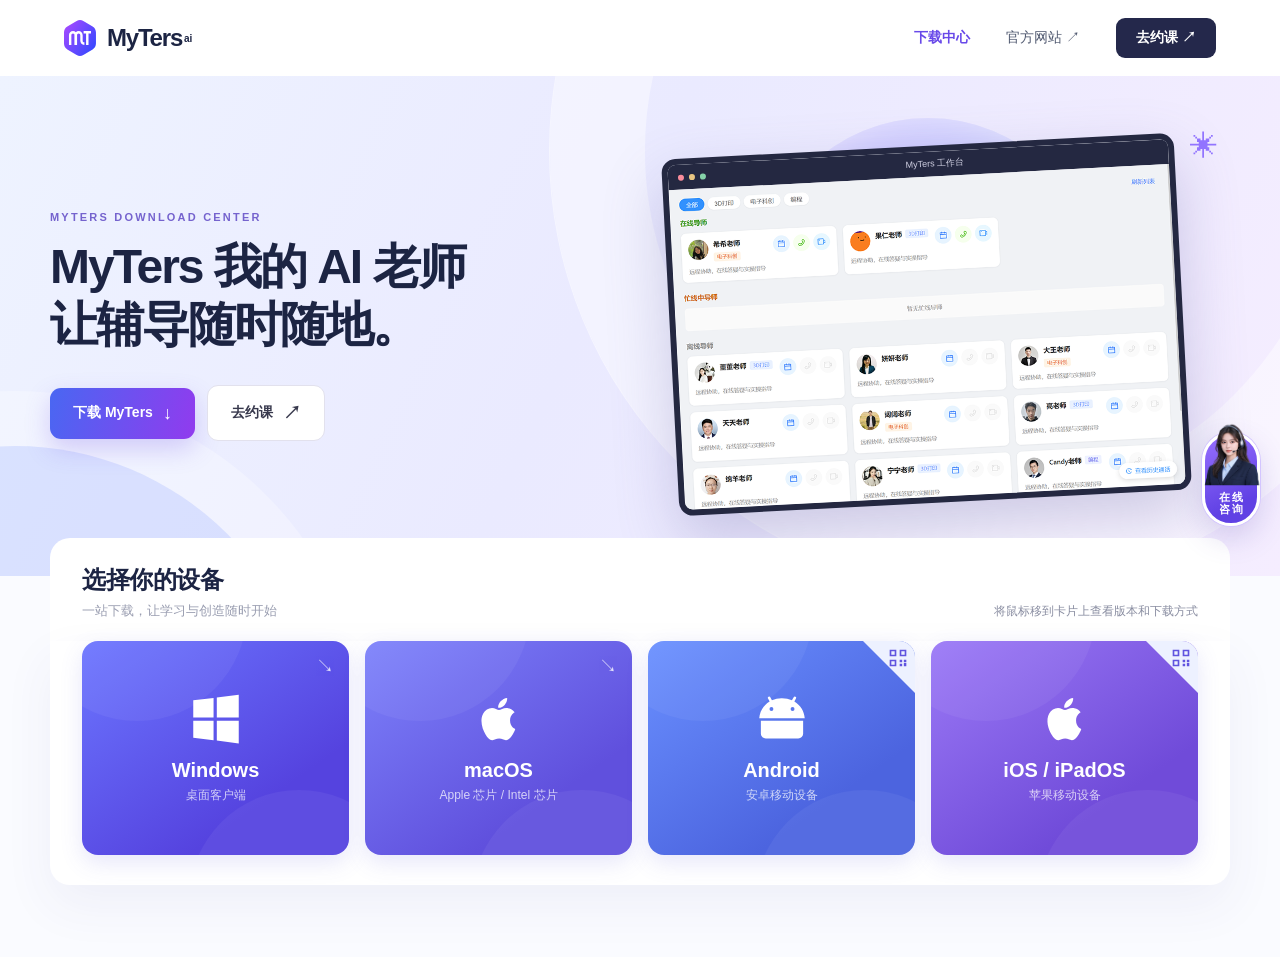
==== commit ea747892: "Restore V1 hero button spacing" ====
--- a/index.html
+++ b/index.html
@@ -1,7 +1,7 @@
 <!doctype html><html lang="zh-CN"><head><meta charset="utf-8"><meta name="viewport" content="width=device-width,initial-scale=1"><meta name="description" content="下载 MyTers，开启智能学习与创造之旅。"><title>MyTers 下载中心</title><style>
 :root{--ink:#1c2443;--purple:#6c45ed;--muted:#858aa0}*{box-sizing:border-box}html{scroll-behavior:smooth}body{margin:0;font-family:-apple-system,BlinkMacSystemFont,"PingFang SC","Microsoft YaHei",sans-serif;color:var(--ink);background:#fafbff}button,a{font:inherit}button{cursor:pointer}a{text-decoration:none;color:inherit}.header{height:76px;background:#fff;display:flex;align-items:center;justify-content:space-between;padding:0 max(5vw,28px);position:relative;z-index:5}.brand{display:flex;align-items:center;gap:10px;font-size:24px;font-weight:750;letter-spacing:-1.2px}.brand img{width:33px}.brand sup{font-size:10px;letter-spacing:0;margin-left:-8px}.nav{display:flex;gap:36px;align-items:center;color:#505970;font-size:14px}.nav a:hover{color:#6f4bee}.nav .active{color:#6849e9;font-weight:650}.book{border:0;background:#24284b;color:#fff;padding:11px 20px;border-radius:9px;font-weight:600}.hero{height:500px;position:relative;overflow:hidden;background:linear-gradient(115deg,#eef3ff 0%,#eaeaff 46%,#f5edff 100%)}.hero:before,.hero:after{content:"";position:absolute;border-radius:50%;pointer-events:none}.hero:before{height:690px;width:690px;right:-150px;top:-365px;border:95px solid #fff6;box-shadow:0 0 0 1px #fff8}.hero:after{width:600px;height:600px;left:-285px;bottom:-470px;background:#b8c7ff60;box-shadow:0 0 0 55px #ffffff45}.hero-inner{max-width:1240px;padding:0 30px;margin:auto;height:100%;display:grid;grid-template-columns:1fr 1fr;align-items:center;position:relative}.eyebrow{font-size:11px;letter-spacing:2.2px;color:#7563ce;font-weight:750}.hero h1{font-size:48px;line-height:1.2;letter-spacing:-2px;margin:15px 0 14px}.hero p{font-size:16px;color:#727994;margin:0;line-height:1.8}.hero-link{display:inline-flex;align-items:center;gap:12px;margin-top:25px;color:#6443e3;font-size:14px;font-weight:700}.hero-visual{position:relative;height:100%}.orb{position:absolute;width:340px;height:340px;left:20%;top:42px;background:linear-gradient(145deg,#d0c8ff,#c9d9ff);border-radius:50%;box-shadow:inset 0 0 45px #fff9}.window{position:absolute;left:5%;top:70px;width:87%;border:6px solid #242841;border-radius:14px;overflow:hidden;background:#eceef4;box-shadow:0 25px 60px #6b67a54d;transform:rotate(-3deg)}.window-bar{height:25px;display:flex;align-items:center;padding:0 10px;gap:5px;background:#242841;color:#d0d0e2;font-size:9px}.window-bar i{width:6px;height:6px;border-radius:50%;background:#8b8da4}.window-bar i:first-child{background:#fa8c9b}.window-bar i:nth-child(2){background:#e8c582}.window-bar i:nth-child(3){background:#85d2a9}.window-bar b{margin:auto;font-size:9px;font-weight:500}.window-content{position:relative;aspect-ratio:1200/766;overflow:hidden}.window-content img{position:absolute;top:-4.3%;width:100%;height:auto}.spark{position:absolute;right:2%;top:55px;color:#9274ff;font-size:28px}.downloads{max-width:1240px;padding:0 30px 72px;margin:-38px auto 0;position:relative;z-index:2}.section-head{background:#fff;border-radius:20px 20px 0 0;padding:26px 32px 21px;display:flex;align-items:end;justify-content:space-between}.section-head h2{font-size:24px;margin:0 0 6px;letter-spacing:-.5px}.section-head p{margin:0;color:#9a9eb1;font-size:13px}.device-status{color:#898da1;font-size:12px}.cards{display:grid;grid-template-columns:repeat(4,1fr);gap:16px;background:#fff;padding:0 32px 30px;border-radius:0 0 20px 20px;box-shadow:0 20px 50px #3d438b10}.card{height:214px;border-radius:16px;background:linear-gradient(145deg,#6c76ff,#5543df 72%);position:relative;color:#fff;overflow:hidden;outline:none;box-shadow:0 8px 22px #5d59db25}.card:nth-child(2){background:linear-gradient(145deg,#7d82fb,#6050dd 72%)}.card:nth-child(3){background:linear-gradient(145deg,#6a90ff,#4c64df 72%)}.card:nth-child(4){background:linear-gradient(145deg,#9b79f6,#704bd9 72%)}.card:before,.card:after{content:"";position:absolute;border-radius:50%;background:#ffffff0d;pointer-events:none}.card:before{width:220px;height:220px;top:-140px;left:-55px}.card:after{width:220px;height:220px;bottom:-155px;right:-60px}.card-main{position:absolute;inset:0;display:flex;flex-direction:column;align-items:center;justify-content:center;gap:14px;transition:opacity .2s,transform .2s}.platform-icon{width:52px;height:52px;fill:white}.card-title{font-size:20px;font-weight:700}.card-sub{font-size:12px;color:#ffffffbb;margin-top:-9px}.corner{position:absolute;right:15px;top:13px;font-size:18px;opacity:.8}.device-badge{position:absolute;z-index:3;top:0;left:0;background:#e5ffb5;color:#365526;border-radius:0 0 11px 0;padding:7px 10px;font-size:11px;font-weight:750}.details{position:absolute;inset:0;display:flex;flex-direction:column;align-items:center;justify-content:center;padding:20px 12px;background:#3730adcf;opacity:0;visibility:hidden;transform:translateY(8px);transition:.2s;z-index:2}.card:hover .details,.card:has(:focus-visible) .details{opacity:1;visibility:visible;transform:none}.card:hover .card-main,.card:has(:focus-visible) .card-main{opacity:.15;transform:scale(.95)}.detail-title{font-weight:700;font-size:16px;margin-bottom:6px}.version{font-size:12px;color:#e6e2ff;margin-bottom:13px}.dl{display:inline-flex;justify-content:center;align-items:center;min-height:35px;padding:0 16px;background:white;border-radius:8px;color:#4e42c9;font-size:12px;font-weight:700;transition:.2s}.dl:hover,.dl:focus-visible{background:#ece8ff;transform:translateY(-1px)}.mac-links{display:flex;gap:7px;flex-wrap:wrap;justify-content:center}.mac-links .dl{padding:0 10px}.footnote{display:flex;justify-content:space-between;gap:20px;align-items:center;padding:20px 4px;color:#9a9eb1;font-size:12px}.footnote a{color:#7161ca}.support{position:fixed;right:18px;top:50%;z-index:8;background:#202541;color:#fff;border:0;border-radius:14px;box-shadow:0 10px 30px #25244835;padding:13px 10px;display:flex;flex-direction:column;align-items:center;gap:6px;font-size:11px}.support svg{width:24px;height:24px}.modal{border:0;border-radius:18px;padding:28px;max-width:360px;width:calc(100% - 40px);box-shadow:0 20px 80px #17132b40;color:var(--ink)}.modal::backdrop{background:#161a3588}.modal h3{font-size:20px;margin:0 0 12px}.modal p{font-size:14px;color:#7e8293;line-height:1.8}.modal .close{float:right;border:0;background:#f2f1f8;border-radius:50%;width:30px;height:30px;font-size:18px}.modal a{display:inline-block;background:#6b4be8;color:white;border-radius:8px;padding:11px 16px;font-size:13px;margin-top:5px}footer{border-top:1px solid #eeeff5;max-width:1176px;margin:auto;padding:22px 0 28px;color:#a4a8b7;font-size:12px;display:flex;justify-content:space-between}footer a:hover{color:#6b4be8}@media(max-width:800px){.hero{height:auto}.hero-inner{grid-template-columns:1fr;padding-top:55px}.hero h1{font-size:40px}.hero-visual{height:300px}.window{max-width:490px;left:8%;top:35px}.orb{width:260px;height:260px;top:5px;left:25%}.downloads{margin-top:-15px}.cards{grid-template-columns:repeat(2,1fr)}footer{margin:0 30px}.nav{gap:18px}}@media(max-width:520px){.header{height:66px;padding:0 20px}.brand{font-size:21px}.brand img{width:29px}.nav a:not(.active){display:none}.nav{gap:14px}.book{padding:9px 12px;font-size:12px}.hero-inner{padding:42px 22px 0}.hero h1{font-size:37px}.hero p{font-size:14px}.hero-visual{height:245px}.window{left:2%;width:94%;top:36px}.orb{width:220px;height:220px}.downloads{padding:0 15px 38px;margin-top:-5px}.section-head{padding:23px 18px 17px;display:block}.section-head h2{font-size:21px}.device-status{display:block;margin-top:10px}.cards{gap:10px;padding:0 15px 20px}.card{height:180px}.platform-icon{width:43px;height:43px}.card-title{font-size:17px}.dl{font-size:11px}.footnote{display:block;line-height:1.8}.footnote span{display:block}.support{top:auto;bottom:22px;right:10px}footer{margin:0 22px;gap:10px;flex-wrap:wrap}}
 
-.hero-actions{display:flex;align-items:center;gap:12px;flex-wrap:wrap;margin-top:72px}.hero-button{display:inline-flex;justify-content:center;align-items:center;gap:10px;border-radius:11px;padding:15px 23px;font-size:14px;font-weight:650;border:1px solid #e2e1ed;background:#fff;color:#38394d;transition:transform .2s,box-shadow .2s}.hero-button:hover{transform:translateY(-2px);box-shadow:0 10px 24px #5548ba20}.hero-button.primary{background:linear-gradient(105deg,#4967f2,#913bee);color:#fff;border:0;box-shadow:0 10px 25px #7051e840}.hero-button span{font-size:18px}@media(max-width:800px){.hero{height:auto}}@media(max-width:520px){.hero-actions{margin-top:66px}}
+.hero-actions{display:flex;align-items:center;gap:12px;flex-wrap:wrap;margin-top:32px}.hero-button{display:inline-flex;justify-content:center;align-items:center;gap:10px;border-radius:11px;padding:15px 23px;font-size:14px;font-weight:650;border:1px solid #e2e1ed;background:#fff;color:#38394d;transition:transform .2s,box-shadow .2s}.hero-button:hover{transform:translateY(-2px);box-shadow:0 10px 24px #5548ba20}.hero-button.primary{background:linear-gradient(105deg,#4967f2,#913bee);color:#fff;border:0;box-shadow:0 10px 25px #7051e840}.hero-button span{font-size:18px}@media(max-width:800px){.hero{height:auto}}@media(max-width:520px){.hero-actions{margin-top:26px}}
 
 .qr-corner{position:absolute;right:0;top:0;width:52px;height:52px;display:flex;align-items:flex-start;justify-content:flex-end;padding:7px;background:#edf1ff;clip-path:polygon(0 0,100% 0,100% 100%);z-index:1}.qr-corner svg{width:20px;height:20px;fill:#6054df}.qr-details{gap:0;padding:9px 10px;background:#3d34b6e8}.qr-image{display:block;width:112px;height:112px;background:#fff;border-radius:7px}.qr-label{font-size:14px;font-weight:700;margin-top:6px}.qr-version{font-size:11px;color:#e3dfff;margin-top:3px}.qr-direct{font-size:10px;color:#fff;text-decoration:underline;text-underline-offset:2px;margin-top:4px}.qr-direct:hover{color:#e4dcff}@media(max-width:520px){.qr-image{width:83px;height:83px}.qr-label{font-size:12px;margin-top:4px}.qr-version{font-size:10px}.qr-direct{font-size:10px;margin-top:3px}}
 .hero:before,.hero:after{z-index:0}.hero-inner{z-index:1}.hero-actions{position:relative;z-index:2}
